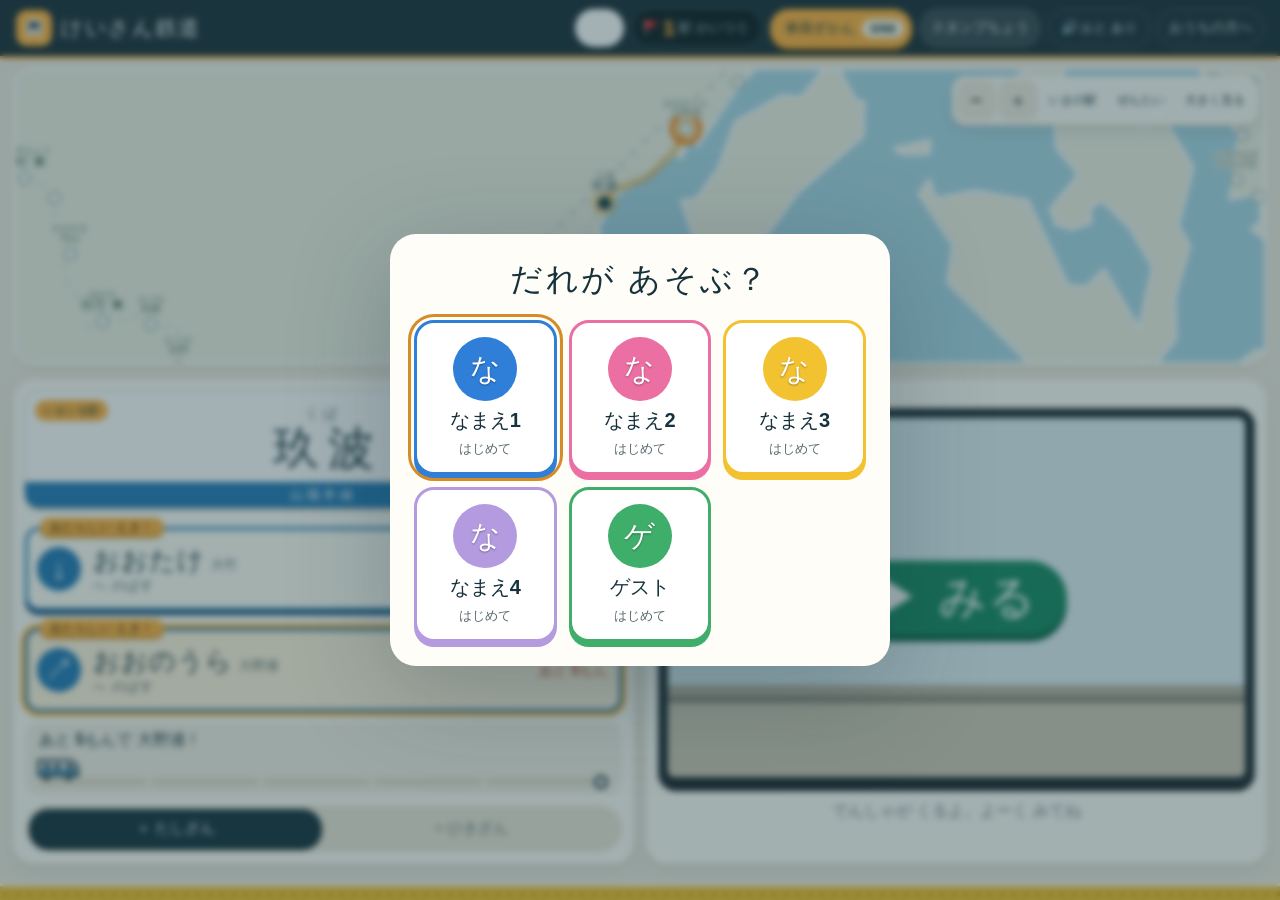
==== index.html @ abf402dc "Update app to 20261110_1: あと なんにん with 9- and 8-seat cars (fill9), the empty car shown with its seat" ====
<!doctype html><html lang="ja" class="game-root"><head><meta charset="utf-8"><meta name="viewport" content="width=device-width,initial-scale=1"><meta name="theme-color" content="#183e4a"><meta name="apple-mobile-web-app-capable" content="yes"><meta name="apple-mobile-web-app-status-bar-style" content="default"><link rel="apple-touch-icon" sizes="180x180" href="assets/apple-touch-icon.png?v=20261110_1"><link rel="icon" href="assets/favicon.ico?v=20261110_1" sizes="48x48"><link rel="manifest" href="app.webmanifest?v=20261110_1"><meta name="robots" content="noindex,nofollow"><meta name="app-version" content="20261110_1"><title>けいさん鉄道｜玖波から広がる鉄道の旅</title><link rel="stylesheet" href="style.css?v=20261110_1"></head><body class="game"><div class="status-sampler" aria-hidden="true"></div>
<header><a class="brand" href="./" aria-label="けいさん鉄道"><span class="brand-mark" aria-hidden="true"><svg viewBox="0 0 32 32"><rect x="6" y="5" width="20" height="19" rx="6" fill="#fff"/><rect x="9" y="9" width="14" height="7" rx="2" fill="#16323c"/><circle cx="11.5" cy="20" r="1.8" fill="#16323c"/><circle cx="20.5" cy="20" r="1.8" fill="#16323c"/><path d="M10 24l-3 4M22 24l3 4" stroke="#fff" stroke-width="2.4" stroke-linecap="round"/></svg></span><span class="brand-name">けいさん鉄道</span> <small>玖波から、ほんものの鉄道の旅へ。</small></a><nav aria-label="メニュー"><button id="who-open" class="who-badge" aria-label="あそぶ人を かえる"><i aria-hidden="true"></i><span id="who-name"></span></button><div class="network-counter" aria-label="開通した駅の数"><span aria-hidden="true">🚩</span><strong id="station-count">1</strong><span>駅 かいつう</span></div><button id="collection-open"><span class="wide-only">車両</span>ずかん <span id="collection-count"></span></button><button id="stamps-open">スタンプ<span class="wide-only">ちょう</span></button><button id="sound-toggle" aria-pressed="true" aria-label="おと あり">🔊<span class="wide-only"> おと あり</span></button><button id="parent" aria-label="おうちの方へ">おうち<span class="wide-only">の方へ</span></button></nav></header>
<main><section class="world">
<div class="map-toolbar" role="group" aria-label="路線図の操作"><button id="zoom-out" aria-label="地図を縮小">−</button><button id="zoom-in" aria-label="地図を拡大">＋</button><button id="map-current">いまの駅</button><button id="map-all">ぜんたい</button><button id="map-full">大きく見る</button></div>
<div class="map-wrap" id="map-wrap"><svg id="map" role="img" aria-label="山陽本線と支線の開通路線図"></svg><div class="map-caption">指でうごかせるよ · 白い駅は これから</div></div><div id="legend" class="legend"></div><div id="map-selection" class="map-selection" aria-live="polite"></div><p class="map-note">駅順・分岐は実際の路線に対応。駅の間隔は見やすく調整しています。</p>
<div class="destination" hidden aria-hidden="true"><div class="eyebrow">つぎの車両カード</div><div id="next-card"></div></div></section>
<section class="play"><p id="rest-note" class="rest-note" role="status" hidden>もうすこしで ひとやすみ だよ</p><div class="travel-panel"><div class="travel-summary"><div class="station-sign"><div class="sign-line" id="current-line"></div><small id="current-reading"></small><h2 id="current-name"></h2><span>いまいる駅</span></div><div id="directions" class="directions"></div><div class="journey-progress"><span id="build-label"></span><div id="dots"></div></div><button id="use-credit" class="primary" hidden></button></div><div class="mode-tabs" id="mode-tabs" role="group" aria-label="計算モード"></div><button id="quiz-start" class="quiz-start">🚃 けいさんして しゅっぱつ！</button></div><div class="exercise"><div class="quiz-bar"><button id="quiz-back" aria-label="ろせんずに もどる">← もどる</button><span id="quiz-goal"></span><span id="quiz-dots" aria-hidden="true"></span></div><div class="equation"><span id="question"></span><output id="answer" aria-label="入力した答え">?</output></div><p id="feedback" role="status" aria-live="polite"></p><div class="keypad" id="keypad"></div><button id="next" class="primary" hidden>つぎの もんだい →</button></div><p id="save-status" class="save-status" role="status"></p></section></main>
<div class="rotate-note" aria-hidden="true"><span>📱</span><b>たてに してね</b></div><footer>5もん せいかいで、となりの えきへ しゅっぱつ。 <a href="sources.html" target="_blank" rel="noopener">写真・路線の出典</a></footer>
<dialog id="who" class="who-dialog" aria-labelledby="who-heading"><h2 id="who-heading">だれが あそぶ？</h2><div id="who-list" class="who-list"></div><p id="who-sync" class="who-sync" role="status" hidden>きろくを そろえているよ…</p><button id="who-close" class="dialog-close" hidden>とじる</button></dialog>
<dialog id="news" class="news-dialog" aria-labelledby="news-heading"><div class="eyebrow">NEW</div><h2 id="news-heading">あたらしい けいさんが できるように なったよ！</h2><ul id="news-list" class="news-list"></ul><button id="news-close" class="primary">やってみる！</button></dialog>
<dialog id="transfer" class="news-dialog transfer-dialog" aria-labelledby="transfer-heading"><div class="eyebrow">のりかえ あんない</div><h2 id="transfer-heading"></h2><p id="transfer-text"></p><div class="transfer-actions"><button id="transfer-go" class="primary"></button><button id="transfer-stay"></button></div></dialog>
<dialog id="rest" class="news-dialog rest-dialog" aria-labelledby="rest-heading"><div class="eyebrow">きゅうけい</div><div class="rest-depot" aria-hidden="true"><svg viewBox="0 0 220 110"><path d="M8 100H212" stroke="#16323c" stroke-width="4" stroke-linecap="round"/><path d="M20 106h8M50 106h8M80 106h8M110 106h8M140 106h8M170 106h8M200 106h8" stroke="#16323c" stroke-width="3" stroke-linecap="round"/><path d="M96 42L154 16 212 42V100H96Z" fill="#e2dbc9" stroke="#16323c" stroke-width="4" stroke-linejoin="round"/><rect x="112" y="50" width="84" height="50" rx="4" fill="#16323c"/><path d="M40 58h66a14 14 0 0 1 14 14v22H40Z" fill="#fff" stroke="#16323c" stroke-width="4" stroke-linejoin="round"/><path d="M40 82H120" stroke="#2f7fd8" stroke-width="6"/><rect x="50" y="64" width="16" height="11" rx="2" fill="#16323c"/><rect x="74" y="64" width="16" height="11" rx="2" fill="#16323c"/><path d="M98 64h8l8 11H98Z" fill="#16323c"/><circle cx="56" cy="97" r="5" fill="#16323c"/><circle cx="100" cy="97" r="5" fill="#16323c"/><text x="20" y="40" font-size="20" font-weight="900" fill="#2f7fd8">Z</text><text x="36" y="26" font-size="15" font-weight="900" fill="#2f7fd8">z</text><text x="48" y="14" font-size="11" font-weight="900" fill="#2f7fd8">z</text></svg></div><h2 id="rest-heading" tabindex="-1" autofocus>でんしゃも ひとやすみ</h2><p id="rest-text">たくさん はしったね！ でんしゃは しゃこで てんけん ちゅう。</p><p id="rest-done" class="rest-done"></p><div class="rest-meter" aria-hidden="true"><span id="rest-bar"></span></div><p id="rest-left" class="rest-left" role="status"></p><button id="rest-go" class="primary" hidden>しゅっぱつ しんこう！</button><button id="rest-who" class="rest-who">ほかの 人に かわる</button><details class="rest-adult"><summary>おうちの方へ</summary><p>休憩を終わらせるときは、答えを入力してください：<span id="rest-question"></span></p><input id="rest-answer" inputmode="numeric" autocomplete="off" aria-label="確認の計算の答え"><button id="rest-unlock">休憩を終わらせる</button><p id="rest-status" role="status"></p></details></dialog>
<dialog id="reward"><div class="eyebrow">NEW STATION</div><h2 id="reward-title"></h2><p id="reward-text"></p><div id="reward-stamp"></div><p id="reward-total" class="answer-total" hidden><span aria-hidden="true">✏️</span> ぜんぶで <b id="answer-count">0</b>もん とけたよ！</p><div id="reward-cards"></div><button id="reward-close" class="primary">つぎへ →</button></dialog>
<dialog id="drive" class="drive-dialog" aria-labelledby="drive-heading"><div class="drive-head"><span class="drive-kaitsu" id="drive-heading">かいつう！</span><span class="drive-route" id="drive-title"></span><button id="drive-sound" class="drive-sound" aria-pressed="true">🔊 おと あり</button></div>
<div id="drive-run"><div class="drive-stage"><canvas id="drive-canvas" aria-label="でんしゃが はしる けしき"></canvas><div class="drive-led" aria-live="polite"><span id="drive-kind">ふつう</span><b id="drive-led"></b></div><div class="drive-battery" id="drive-battery" hidden><div class="bat-row"><span id="drive-bat-from"></span><i id="drive-bat-arrow" class="bat-arrow" aria-hidden="true"></i><span class="bat-cell" aria-label="でんち"><i id="drive-bat-level"></i><b aria-hidden="true">⚡</b></span></div><p id="drive-bat-text"></p></div></div>
<div class="drive-console" id="drive-console"><div class="drive-meter" aria-label="はやさ"><b id="drive-speed">0</b><small>km/h</small><span id="drive-state">とまっています</span></div><div class="drive-mid"><div class="drive-track" aria-hidden="true"><span class="rail"></span><span class="done" id="drive-done-bar"></span><span class="stn" style="left:0%"></span><span class="lbl" style="left:0%" id="drive-to"></span><span class="stn" style="left:100%"></span><span class="lbl" style="left:100%" id="drive-from"></span><span class="me" id="drive-me" style="left:100%">▼</span></div><p class="drive-msg" id="drive-msg" role="status"></p><div class="drive-buttons"><button class="drive-go" id="drive-door">ドアを しめる</button><button id="drive-horn" aria-label="けいてき（おしている あいだ なる）">けいてき</button><button id="drive-change">でんしゃを かえる</button><button id="drive-skip">とばす ⏭</button></div></div><div class="drive-lever" role="group" aria-label="マスコン"><div class="notches"><button class="notch n-go" data-n="1" disabled>すすむ <small>▲</small></button><button class="notch n-coast on" data-n="0" disabled>そのまま <small>●</small></button><button class="notch n-brake" data-n="-1" disabled>ブレーキ <small>■</small></button></div><div class="drive-handle" aria-hidden="true"><i id="drive-knob"></i></div></div></div>
<div class="drive-arrive" id="drive-arrive" hidden><h2 id="drive-arrive-title"></h2><p id="drive-rating"></p><div class="drive-buttons"><button class="drive-go" id="drive-done">つぎへ →</button><button id="drive-again">もういちど</button></div></div></div>
<div id="drive-choose" hidden><p class="drive-ask">どの でんしゃに する？</p><div id="drive-grid" class="drive-grid"></div></div></dialog>
<dialog id="collection" class="wide-dialog"><div class="dialog-heading"><h2><ruby>車両<rt>しゃりょう</rt></ruby>ずかん <span id="collection-got" class="collection-got"></span></h2><button class="dialog-close dialog-up" aria-label="うえへ"><span aria-hidden="true">↑</span><span class="up-word" aria-hidden="true">うえへ</span></button><button id="collection-close" class="dialog-close"><span aria-hidden="true">✕</span>とじる</button></div><p class="collection-lead">おおきな えきまで、ひとえきずつ。ほんものの でんしゃに あいにいこう！</p><div id="collection-filter" class="collection-filter" role="group" aria-label="しぼりこみ"></div><div id="collection-grid"></div><div class="dialog-foot"><button class="dialog-top">↑ うえへ</button><button class="primary dialog-done">とじる</button></div></dialog>
<dialog id="stampbook" class="wide-dialog"><div class="dialog-heading"><h2>えきスタンプちょう <span id="stamps-got" class="collection-got"></span></h2><button class="dialog-close dialog-up" aria-label="うえへ"><span aria-hidden="true">↑</span><span class="up-word" aria-hidden="true">うえへ</span></button><button id="stamps-close" class="dialog-close"><span aria-hidden="true">✕</span>とじる</button></div><p class="collection-lead">かいつうした えきで、スタンプを あつめよう！</p><div id="stamps-book"></div><div class="dialog-foot"><button class="dialog-top">↑ うえへ</button><button class="primary dialog-done">とじる</button></div></dialog>
<dialog id="parents"><div class="dialog-heading"><h2>おうちの方へ</h2><button id="parent-close-top" class="dialog-close"><span aria-hidden="true">✕</span>とじる</button></div><section class="people-section" aria-labelledby="who-now-heading"><h3 id="who-now-heading">いま あそんでいる人：<span id="who-now" class="who-now"></span></h3><div id="stats"></div></section><p class="parent-group">この人の設定</p><details class="parent-part kind-part" open><summary>出す計算の種類</summary><p>学年に合わせて、1つずつ増やせます。新しく増やすと、次に遊ぶときにお祝いが出ます。同じ計算で2つ以上えらぶと、まぜて出ます。</p><div id="kind-list" class="kind-list"></div><div class="kind-actions"><button id="kinds-all">すべて選ぶ</button><button id="kinds-first">10まで＋パッと見にする</button></div><button id="guest-clear" hidden>ゲストの記録を消す</button></details><details class="parent-part"><summary>きゅうけい</summary><p>続けて遊んだ時間がたつと、区間が終わったところで休憩の画面になり、休憩が終わるまで遊べません。5分以上さわらなかった時間は数えず、10分以上はなれると0分にもどります。</p><div class="rest-settings"><label><input type="checkbox" id="rest-on"> 休憩をはさむ</label><label>遊ぶ時間 <select id="rest-play"></select></label><label>休憩の長さ <select id="rest-len"></select></label></div><p id="rest-now"></p></details><details class="parent-part"><summary>なまえ</summary><p>この端末だけに保存されます（1〜10文字）。</p><div id="name-list" class="name-list"></div><button id="names-save">なまえを保存</button><p id="who-status" role="status"></p></details><p class="parent-group">記録と端末</p><details class="parent-part sync-section"><summary>iPadとiPhoneの記録を そろえる（同期）</summary><p>同じ合言葉を入れた端末どうしで、なまえ1〜4の記録（正解数・開通した駅・カード・スタンプ・休憩）が自動で そろいます。なまえ・ゲストは送りません。合言葉は この端末に覚えます（iPhoneは Safari と ホーム画面のアプリで 別々に入れてください）。通信できないときは この端末に保存し、つながったら そろえます。</p><label class="sync-key">合言葉 <input id="sync-key" type="password" autocomplete="off" autocapitalize="off" spellcheck="false" maxlength="64"></label><label class="sync-on"><input type="checkbox" id="sync-on"> 同期する</label><div class="sync-actions"><button id="sync-save">保存して そろえる</button><button id="sync-now">いま そろえる</button></div><p id="sync-status" role="status"></p></details><details class="parent-part"><summary>バックアップ（保存・復元）</summary><p>保存はこのURL・このブラウザ内で、人ごとに分かれています。ブラウザのデータを消すと記録も消えます（同期をオンにした なまえ1〜4は、ほかの端末と サーバーにも残ります）。芸備線は広島〜下深川を収録しています。</p><button id="export">この人のバックアップを保存</button><label class="file-label">この人のバックアップを復元（この時点に戻す）<input type="file" id="import" accept="application/json,.json"></label><p id="import-status" role="status"></p></details><details class="parent-part update-section"><summary>アプリの更新・おとの テスト</summary><p>記録とカードを残したまま、最新のアプリを読み直します。通信できる場所で行ってください。</p><button id="update-app">🔄 アプリを最新に更新</button><p class="update-version">現在のバージョン：<span id="app-version"></span></p><p id="update-status" role="status"></p><h4>おとの テスト</h4><p>音が出ないときに押してください。正解の音が鳴り、音のじょうたいが表示されます。</p><button id="sound-test">🔔 おとを ためす</button><p id="sound-test-status" role="status"></p></details><p class="parent-group">確かめる・しくみ</p><details class="parent-part"><summary>遊び方のしくみ</summary><p>5問正解で、えらんだ隣の駅まで運転します。まだの駅なら1区間開通し、開通済みの駅なら走るだけです（スタンプ・カードはなし）。開通済みの駅へは、地図の「ワープ」で計算なしで移れます。行き先を選び直しても正解数は減りません。両側から到達した線路をつなぐ場合も5問で1区間です。</p></details><details class="parent-part try-section"><summary>おためし運転（記録しない）</summary><p>開通していない区間も、計算せずに運転画面で確かめられます。読み上げ・景色・車両の絵の確認用です。開通・スタンプ・カードは増えず、車両はすべて選べます。</p><div class="try-pick"><label>路線 <select id="try-line"></select></label><label>区間 <select id="try-edge"></select></label></div><button id="try-run">🚃 はしってみる</button> <button id="try-stamp">📮 スタンプの こえ</button></details><a class="parent-sources" href="sources.html" target="_blank" rel="noopener">収録路線・カード獲得駅と出典</a><p class="parent-group danger">やりなおし（気をつけて）</p><details class="parent-part reset-section"><summary>最初からやりなおす</summary><p>いま あそんでいる人の 正解数・開通した駅・車両カードを消して、玖波駅からはじめます（計算の種類はそのまま）。リセット直前の記録は1回分だけこのブラウザに残り、あとから戻せます。心配なときは先に「バックアップを保存」してください。</p><label class="reset-check">確認のため、答えを入力してください：<span id="reset-question"></span><input id="reset-answer" inputmode="numeric" autocomplete="off" aria-label="確認の計算の答え"></label><button id="reset-app">最初からやりなおす</button><button id="reset-undo" hidden>リセット・復元の前の記録に戻す</button><p id="reset-status" role="status"></p></details><button id="parent-close" class="primary">とじる</button></dialog>
<script src="routes.js?v=20261110_1"></script><script src="land.js?v=20261110_1"></script><script src="cards.js?v=20261110_1"></script><script src="core.js?v=20261110_1"></script><script src="drive.js?v=20261110_1"></script><script src="app.js?v=20261110_1"></script></body></html>
---- style.css ----
:root{font-family:-apple-system,BlinkMacSystemFont,"Hiragino Kaku Gothic ProN",sans-serif;color:#193d47;background:#f2f4ee;font-synthesis:none}*{box-sizing:border-box}body{margin:0}button{font:inherit;cursor:pointer;border:0;touch-action:manipulation;color:inherit;background:white;border-radius:10px;min-height:44px;padding:10px 15px;font-weight:700}button:focus-visible,a:focus-visible,input:focus-visible{outline:3px solid #d68c26;outline-offset:3px}button:disabled{opacity:.5;cursor:default}a{color:#246d7e}header{max-width:1480px;margin:auto;display:flex;justify-content:space-between;align-items:center;padding:22px 30px;gap:12px}.brand{text-decoration:none;font-size:26px;letter-spacing:.05em;font-weight:900;color:#193d47}.brand small{display:block;font-size:10px;font-weight:500;letter-spacing:.14em;margin-top:6px}nav{display:flex;gap:8px}nav button{border:1px solid #d4ded7;background:transparent;font-size:12px}main{max-width:1480px;margin:auto;padding:8px 30px 18px;display:grid;grid-template-columns:minmax(0,1.55fr) minmax(320px,1fr);gap:28px}.world{min-width:0}.world-heading{display:flex;align-items:center;justify-content:space-between;gap:12px}.eyebrow{font-size:10px;letter-spacing:.14em;font-weight:800;color:#6c8584}h1{font-size:clamp(25px,2.6vw,37px);line-height:1.5;margin:10px 0 16px}.network-counter{padding:14px 18px;border-left:1px solid #cfd9d3;text-align:center;white-space:nowrap}.network-counter strong{font-size:36px;display:block}.network-counter span{font-size:11px}.map-toolbar{display:flex;align-items:center;gap:5px;margin:4px 0 8px}.map-toolbar span{font-size:13px;margin-right:auto;font-weight:800}.map-toolbar button{font-size:11px;padding:8px 10px;background:#e0e8df;min-width:42px}.map-wrap{position:relative;background:#e9efe4;overflow:hidden;border:1px solid #d1ded0;border-radius:16px;height:370px;touch-action:none}.map-wrap svg{width:100%;height:100%;display:block;user-select:none}.map-wrap .station-node,.map-wrap .station-label{cursor:pointer}.map-wrap text{font-family:inherit;paint-order:stroke;stroke:#eef3e8;stroke-width:5px;stroke-linejoin:round}.map-caption{position:absolute;bottom:9px;left:12px;padding:6px 9px;border-radius:6px;background:#fffffff0;color:#65796f;font-size:10px;pointer-events:none}.legend{display:flex;gap:7px 15px;flex-wrap:wrap;padding:12px 0;font-size:10px}.legend i{display:inline-block;width:16px;height:4px;margin-right:5px;vertical-align:middle;background:var(--line)}.map-selection{min-height:43px;display:flex;gap:10px;align-items:center;flex-wrap:wrap;font-size:12px}.map-selection button{background:#dbe8dc;font-size:12px}.map-note{font-size:10px;color:#6d817a;line-height:1.6;margin:8px 0 16px}.destination{background:#fffdf6;border:1px solid #e0e4d9;padding:15px;border-radius:14px}#next-card{display:flex;gap:14px;align-items:center;margin-top:9px}#next-card img{width:105px;height:65px;object-fit:contain;background:#e6eae1;border-radius:7px}#next-card b{font-size:13px;display:block}#next-card p{font-size:12px;margin:6px 0 0;color:#64766c}.play{align-self:start;background:#fffef9;border:1px solid #dee4d9;border-radius:22px;padding:20px;box-shadow:0 10px 30px #193d4705}.station-sign{text-align:center;border:1px solid #cbd8ce;background:#fff;position:relative;border-radius:8px;overflow:hidden;padding:14px 8px 12px}.sign-line{height:7px;position:absolute;inset:0 0 auto;background:#247ab5}.station-sign small{font-size:11px;letter-spacing:.12em}.station-sign h2{font-size:29px;letter-spacing:.18em;margin:6px 0}.station-sign>span{font-size:9px;color:#7d8c84}.directions{display:flex;flex-wrap:wrap;gap:6px;margin:12px 0}.directions button{flex:1;min-width:100px;border:1px solid #dce2d7;padding:9px 8px;font-size:14px;background:#f3f5ed}.directions button.active{border-color:#176654;background:#e4eee3;box-shadow:inset 0 -3px #176654}.directions small{display:block;font-size:9px;font-weight:500;margin-top:4px}.journey-progress{display:flex;align-items:center;justify-content:space-between;gap:8px;margin:14px 0 18px;font-size:12px;font-weight:700}#dots{display:flex;gap:5px}#dots i{width:12px;height:12px;border-radius:50%;background:#d9e1d5}#dots i.on{background:#dfa445}.mode-tabs{display:flex;background:#edf0e7;padding:4px;border-radius:12px;gap:4px}.mode-tabs button{flex:1;background:transparent;font-size:14px;padding:8px}.mode-tabs button.active{background:#193d47;color:#fff}.equation{display:flex;justify-content:center;align-items:center;gap:13px;font-size:clamp(35px,3.7vw,49px);font-weight:800;margin:18px 0 10px;white-space:nowrap;font-variant-numeric:tabular-nums}output{border:2px solid #bacbab;background:#eff3df;border-radius:12px;min-width:78px;text-align:center;padding:7px 3px;color:#176654}#feedback{min-height:21px;font-size:12px;color:#6c7d70;text-align:center;margin:10px 0 15px}.keypad{display:grid;grid-template-columns:repeat(3,1fr);gap:8px}.keypad button{height:56px;background:#edf0e7;box-shadow:0 3px 0 #dbe1d4;font-size:26px}.keypad .action{font-size:14px}.keypad .submit,.primary{background:#176654;color:white}.keypad button:active{transform:translateY(2px);box-shadow:none}.primary{width:100%;margin:10px 0;min-height:48px}.save-status{font-size:10px;color:#728379;text-align:center;line-height:1.7;margin:15px 0 0}footer{text-align:center;font-size:11px;color:#73847b;padding:20px}footer a{margin-left:15px}dialog{border:0;border-radius:22px;max-width:500px;width:calc(100% - 30px);max-height:90dvh;overflow:auto;padding:25px;color:#193d47;background:#fffef8;box-shadow:0 25px 100px #142c3740}dialog::backdrop{background:#193d4766;backdrop-filter:blur(3px)}dialog p{font-size:13px;line-height:1.8}.reward-reading{text-align:center;margin:18px 0 3px!important}#reward-title{text-align:center;font-size:32px;margin:0}#reward-text{text-align:center}.card{border:1px solid #d5dfd0;border-radius:13px;overflow:hidden;background:#fff}.card img{width:100%;height:180px;object-fit:contain;background:#e8ece4;display:block}.card .card-body{padding:13px}.card h3{font-size:17px;margin:0 0 6px}.card p{font-size:12px;margin:7px 0}.card .credit{font-size:9px;color:#7d8c82}.wide-dialog{max-width:940px}.dialog-heading{display:flex;align-items:center;justify-content:space-between;gap:10px}.dialog-heading h2{margin:0}#collection-grid{display:grid;grid-template-columns:repeat(2,minmax(0,1fr));gap:15px}.card.locked{background:#eaf0e5;border-style:dashed}.card.locked .placeholder{height:130px;display:grid;place-items:center;font-size:25px;color:#879b8e}.card.locked .placeholder>span{grid-area:1/1}.card.locked .mystery-train{font-size:92px;filter:brightness(0);opacity:.18}.card.locked .mystery-mark{font-size:54px;font-weight:900;color:#5f7a6c}.card.locked h3{letter-spacing:.12em;color:#7d8c82}.file-label{display:block;font-size:13px;margin:15px 0;padding:12px;border:1px solid #dae2d3;border-radius:9px}.file-label input{display:block;max-width:100%;margin-top:10px}.map-expanded{position:fixed!important;inset:15px!important;z-index:5;background:#f2f4ee;padding:16px;overflow:auto;border-radius:18px;box-shadow:0 0 0 100vmax #193d4770}.map-expanded .world-heading,.map-expanded .destination,.map-expanded .map-note{display:none}.map-expanded .map-wrap{height:calc(100dvh - 200px)}.map-expanded .legend{margin:0}.map-expanded .map-toolbar{margin-top:0}.sources{max-width:900px;margin:auto;padding:30px;line-height:1.8}.sources article{border-top:1px solid #ccd8cd;padding:20px 0}.sources img{width:220px;height:145px;object-fit:contain}.sources a{overflow-wrap:anywhere}@media(max-width:800px){header{padding:16px}.brand{font-size:20px}.brand small{font-size:8px}nav{gap:4px}nav button{font-size:10px;padding:8px}main{padding:8px 16px;grid-template-columns:1fr;gap:20px}.world-heading h1{font-size:24px}.network-counter strong{font-size:30px}.map-wrap{height:270px}.destination{padding:12px}.play{padding:18px}.map-note{margin:6px 0 10px}.map-toolbar button{font-size:10px;padding:8px}.map-toolbar span{font-size:11px}.equation{font-size:43px}.keypad button{height:58px}#collection-grid{grid-template-columns:1fr}}@media(prefers-reduced-motion:reduce){*{scroll-behavior:auto!important}}

/* Map above, controls below: keep the railway visible while hands use the console. */
header{max-width:1500px;padding:12px 24px}
.brand{font-size:22px}
.brand small{margin-top:2px}
main{max-width:1500px;padding:4px 24px 12px;display:flex;flex-direction:column;gap:14px}
.world{width:100%}
.world-heading{min-height:42px}
.world-heading h1{font-size:18px;line-height:1.25;margin:0}
.world-heading h1 br{display:none}
.world-heading .eyebrow{font-size:9px}
.network-counter{padding:2px 12px}
.network-counter strong{font-size:24px;line-height:1}
.map-toolbar{justify-content:flex-end;margin:2px 0 6px}
.map-toolbar span{margin-right:auto}
.map-toolbar button{min-height:36px;padding:5px 10px}
.map-wrap{height:clamp(230px,27vh,370px);border-radius:18px}
.legend{padding:6px 0 2px}
.map-selection{min-height:35px}
.map-selection button{min-height:36px;padding:6px 10px}
.map-note{margin:0;font-size:9px}
.destination[hidden]{display:none!important}
.play{width:100%;min-height:60vh;padding:16px 22px 12px;display:flex;flex-direction:column;align-items:center;gap:6px;border-radius:22px;background:#fffefb;box-shadow:0 12px 34px #193d470d}
.travel-summary{display:grid;grid-template-columns:150px minmax(0,1fr) minmax(145px,205px);align-items:center;gap:12px;width:100%}
.station-sign{padding:10px 8px 8px}
.station-sign h2{font-size:25px;margin:3px 0;letter-spacing:.08em}
.directions{margin:0;gap:8px}
.directions button{min-width:100px;min-height:58px;padding:6px 8px;background:#f3f5ed}
.journey-progress{margin:0;display:flex;flex-direction:column;align-items:flex-start;gap:7px;font-size:13px}
#dots i{width:14px;height:14px}
#use-credit{grid-column:1/-1;max-width:420px;justify-self:center;margin:0}
.mode-tabs{width:max-content;max-width:100%;margin:4px auto 0;border-radius:999px;padding:3px}
.mode-tabs button{flex:none;min-height:36px;padding:5px 17px;border-radius:999px;font-size:13px}
.exercise{width:100%;display:flex;flex-direction:column;align-items:center}
.exercise.special .equation{padding:2px 14px;box-shadow:0 0 0 4px #ffb23e;border-radius:16px}
.exercise.special #feedback{color:#b35f00;font-weight:800}
.game .exercise.called{animation:called .45s ease-in-out 3}
@keyframes called{50%{box-shadow:0 0 0 6px #ffb23e,0 12px 28px #16323c0d}}
.equation{font-size:clamp(44px,5.8vw,68px);margin:4px 0 0;gap:18px;line-height:1.2}
output{min-width:95px;padding:3px 8px;border-radius:15px}
#feedback{min-height:20px;margin:3px 0 8px;font-size:13px}
.keypad{width:min(100%,356px);grid-template-columns:repeat(3,minmax(0,1fr));gap:11px}
.keypad button{height:clamp(74px,8.2vh,96px);min-width:0;padding:6px;font-size:32px;border-radius:18px;background:#edf2e8;box-shadow:0 5px 0 #cedbc8,0 7px 14px #193d4712}
.keypad .action{font-size:17px}
.keypad .submit{background:#198064;color:#fff;box-shadow:0 5px 0 #0e5947,0 7px 14px #193d4720}
.keypad button:active{transform:translateY(4px);box-shadow:0 1px 0 #bcccb7}
#next{max-width:356px;margin:14px 0 0}
.save-status{margin:4px 0 0}
footer{padding:10px 16px 20px}
.map-expanded{display:block;min-height:0}
.map-expanded .map-wrap{height:calc(100dvh - 200px)}

@media(max-width:700px){
 header{padding:10px 14px}.brand{font-size:19px}.brand small{font-size:8px}
 main{padding:4px 12px 12px;gap:12px}
 .world-heading .eyebrow{display:none}.world-heading h1{font-size:15px}
 .map-wrap{height:clamp(220px,27vh,320px)}
 .map-toolbar{flex-wrap:wrap}.map-toolbar button{font-size:10px;padding:5px 8px}
 .map-note{display:none}
 .play{padding:14px 12px}
 .travel-summary{grid-template-columns:120px minmax(0,1fr);gap:8px}
 .station-sign h2{font-size:22px}
 .directions button{min-width:90px;font-size:12px}
 .journey-progress{grid-column:1/-1;flex-direction:row;justify-content:center;align-items:center}
 .equation{font-size:clamp(39px,9vw,58px)}
 .keypad{width:min(100%,340px)}
 .keypad button{height:clamp(68px,9vh,88px)}
}
@media(max-width:430px){
 header{align-items:flex-start}.brand small{max-width:150px;line-height:1.2}
 nav{flex-wrap:wrap;justify-content:flex-end}
 .world-heading h1{max-width:200px}
 .map-toolbar span{width:100%}
 .travel-summary{grid-template-columns:1fr}
 .station-sign{max-width:220px;width:100%;justify-self:center}
 .directions{justify-content:center}
 .journey-progress{grid-column:auto}
 .keypad button{height:76px}
}

@media(min-width:701px) and (max-width:1100px) and (orientation:portrait){
 .world{position:relative}
 .map-toolbar{position:absolute;top:48px;right:10px;z-index:1;margin:0;padding:4px;border-radius:12px;background:#f8fbf1e8;box-shadow:0 2px 10px #193d4714}
 .map-toolbar span{display:none}
 .map-wrap{height:clamp(270px,24.5vh,320px)}
 .map-note{display:none}
 .keypad{width:min(100%,clamp(310px,34vw,356px));gap:9px}
 .keypad button{height:clamp(74px,7vh,96px)}
}
@media(min-width:701px) and (max-width:1100px) and (orientation:portrait){
 .play{gap:3px}
 .station-sign{padding:6px 8px 5px}
 .station-sign h2{font-size:23px;margin:1px 0}
 .mode-tabs{margin-top:0}
}

/* The playable screen follows Safari's visible viewport, including its bars. */
body.game{height:100dvh;max-height:100dvh;overflow:hidden;display:flex;flex-direction:column;overscroll-behavior:none}
.game header{width:100%;flex:0 0 52px;min-height:0;margin:0 auto;padding:5px 16px}
.game .brand{font-size:19px;line-height:1.1}
.game .brand small{margin-top:1px}
.game nav button{min-height:36px;padding:6px 10px}
.game main{width:100%;flex:1;min-height:0;margin:0 auto;padding:0 12px 8px;gap:8px;overflow:hidden}
.game footer{display:none}
.game .world{position:relative;flex:1;min-height:0;display:flex;flex-direction:column;overflow:hidden}
.game .world-heading{flex:0 0 32px;min-height:0}
.game .world-heading .eyebrow{display:none}
.game .world-heading h1{font-size:15px}
.game .network-counter{padding:0 8px}
.game .network-counter strong{font-size:21px}
.game .map-toolbar{position:absolute;top:35px;right:6px;z-index:2;display:flex;flex-wrap:nowrap;width:auto;margin:0;padding:3px;border-radius:11px;background:#f8fbf1ee;box-shadow:0 2px 10px #193d4714}
.game .map-toolbar span{display:none}
.game .map-toolbar button{min-height:34px;padding:5px 9px;white-space:nowrap}
.game .map-wrap{flex:1;min-height:0;height:auto}
.game .legend{flex:0 0 auto;padding:4px 0 0}
.game .map-selection{flex:0 0 auto;min-height:30px;font-size:11px;gap:6px}
.game .map-selection button{min-height:30px;padding:3px 8px}
.game .map-note{display:none}
.game .play{flex:0 0 auto;align-self:stretch;width:100%;min-height:0;margin:0;padding:8px 12px 5px;gap:2px;overflow:hidden}
.game .travel-summary{grid-template-columns:110px minmax(0,1fr) minmax(120px,170px);gap:7px}
.game .station-sign{padding:5px 6px 3px}
.game .station-sign h2{font-size:22px;margin:0}
.game .station-sign small{font-size:9px}
.game .station-sign>span{font-size:8px}
.game .directions{gap:5px}
.game .directions button{min-width:90px;min-height:48px;padding:3px 6px;font-size:13px}
.game .directions small{font-size:8px;margin-top:1px}
.game .journey-progress{gap:3px;font-size:11px}
.game #dots i{width:11px;height:11px}
.game .mode-tabs{margin:0;padding:2px}
.game .mode-tabs button{min-height:31px;padding:3px 13px;font-size:12px}
.game .equation{font-size:clamp(34px,5.2vw,51px);line-height:1.1;margin:1px 0 0;gap:10px}
.game output{min-width:72px;padding:2px 6px;border-radius:11px}
.game #feedback{min-height:15px;margin:1px 0 3px;font-size:11px;line-height:1.2}
.game .keypad{width:min(100%,316px);gap:7px}
.game .keypad button{height:clamp(52px,7dvh,74px);min-height:0;padding:3px;border-radius:14px;font-size:27px;box-shadow:0 3px 0 #cedbc8}
.game .keypad .action{font-size:15px}
.game .keypad .submit{box-shadow:0 3px 0 #0e5947}
.game #next{min-height:48px;margin:6px 0 0}
.game .save-status{min-height:12px;margin:1px 0 0;font-size:9px;line-height:1.2}

/* Expanded route map occupies the whole visible viewport. */
.game .world.map-expanded{position:fixed!important;inset:0!important;z-index:1000;width:100vw;height:100dvh;max-width:none;min-height:0;padding:10px;background:#f2f4ee;display:flex;flex-direction:column;overflow:hidden;border-radius:0;box-shadow:none}
.game .map-expanded .world-heading{display:none}
.game .map-expanded .map-toolbar{position:static;flex:0 0 auto;align-self:flex-end;margin:0 0 7px}
.game .map-expanded .map-wrap{flex:1;min-height:0;height:auto;width:100%}
.game .map-expanded .legend{flex:0 0 auto}
.game .map-expanded .map-selection{flex:0 0 auto}

@media(max-width:700px){
 .game header{flex-basis:47px;padding:4px 9px}
 .game .brand{font-size:16px}
 .game .brand small{font-size:7px}
 .game nav button{font-size:9px;padding:4px 6px}
 .game main{padding:0 7px 6px;gap:5px}
 .game .world-heading{flex-basis:26px}
 .game .world-heading h1{font-size:12px;max-width:none}
 .game .network-counter strong{font-size:17px}
 .game .map-toolbar{top:29px;right:3px}
 .game .map-toolbar button{min-width:34px;min-height:32px;padding:4px 5px;font-size:9px}
 .game .legend{font-size:8px;gap:4px 7px}
 .game .map-selection{font-size:10px}
 .game .play{padding:6px 8px 4px;gap:1px}
 .game .travel-summary{grid-template-columns:86px minmax(0,1fr);gap:4px}
 .game .station-sign{max-width:none}
 .game .station-sign h2{font-size:18px}
 .game .directions{gap:3px}
 .game .directions button{min-width:70px;min-height:43px;font-size:11px}
 .game .directions small{font-size:7px}
 .game .journey-progress{grid-column:1/-1;flex-direction:row;align-items:center;justify-content:center}
 .game .equation{font-size:36px}
 .game .keypad{width:min(100%,272px);gap:5px}
 .game .keypad button{height:clamp(48px,6.5dvh,60px);font-size:24px}
 .game .keypad .action{font-size:13px}
 .game .map-expanded .map-toolbar{top:auto;right:auto}
}
.game-root{height:100%;max-height:100%;overflow:hidden;overscroll-behavior:none}

/* Keep the answer area the same size before and after a correct answer. */
.game .travel-summary{grid-template-columns:170px minmax(0,1fr) minmax(120px,150px)}
.game .station-sign{min-height:92px;padding:9px 8px 6px;display:flex;flex-direction:column;align-items:center;justify-content:center}
.game .station-sign small{font-size:11px;line-height:1.2}
.game .station-sign h2{font-size:clamp(28px,3.6vw,34px);line-height:1.15;letter-spacing:.04em;margin:2px 0}
.game .station-sign>span{font-size:10px}
.game .exercise{display:grid;grid-template-columns:minmax(0,1fr);justify-items:center;align-items:start}
.game .exercise .equation{grid-column:1;grid-row:1}
.game #feedback{grid-column:1;grid-row:2}
.game .keypad{grid-column:1;grid-row:3}
.game #next{grid-column:1;grid-row:3;align-self:start;width:min(100%,316px);max-width:316px;margin:8px 0 0;z-index:1}
@media(max-width:700px){
 .game .travel-summary{grid-template-columns:105px minmax(0,1fr)}
 .game .station-sign{min-height:72px;padding:5px 3px 3px}
 .game .station-sign small{font-size:9px}
 .game .station-sign h2{font-size:22px}
 .game .station-sign>span{font-size:8px}
 .game #next{width:min(100%,272px);max-width:272px}
}
.game #next{align-self:center;margin:0}

/* Two clear work areas: choose the next station, then solve the problem. */
.game .play{display:grid;grid-template-columns:minmax(0,1fr) minmax(0,1fr);grid-template-rows:auto auto;align-items:stretch;gap:10px;padding:0;background:transparent;border:0;border-radius:0;box-shadow:none;overflow:visible}
.game .travel-panel,.game .exercise{min-width:0;min-height:0;height:100%;padding:12px;background:#fffefb;border:1px solid #dee4d9;border-radius:20px;box-shadow:0 8px 24px #193d470a}
.game .travel-panel{display:flex;flex-direction:column;gap:10px}
.game .travel-summary{display:flex;flex-direction:column;align-items:stretch;gap:10px;width:100%}
.game .station-sign{width:100%;min-height:106px;padding:12px 8px 8px}
.game .station-sign small{font-size:14px}
.game .station-sign h2{font-size:clamp(32px,4.4vw,42px);margin:3px 0}
.game .station-sign>span{font-size:13px}
.game .directions{display:flex;flex-direction:column;gap:7px;width:100%;margin:0}
.game .directions button{flex:none;width:100%;min-height:56px;padding:5px 8px;font-size:21px}
.game .directions small{font-size:13px;margin-top:0}
.game .journey-progress{display:flex;flex-direction:row;align-items:center;justify-content:space-between;gap:8px;width:100%;font-size:16px}
.game #dots i{width:14px;height:14px}
.game #use-credit{width:100%;max-width:none;margin:0;font-size:16px}
.game .travel-panel .mode-tabs{align-self:stretch;width:100%;margin-top:auto}
.game .mode-tabs button{flex:1;min-height:39px;font-size:15px}
.game .exercise{grid-template-rows:auto auto auto;align-content:center;justify-items:center}
.game .equation{font-size:clamp(40px,5.8vw,56px);gap:12px;margin:0}
.game output{min-width:80px;padding:4px 6px}
.game #feedback{font-size:16px;min-height:21px;margin:2px 0 6px}
.game .keypad{width:min(100%,340px);gap:8px}
.game .keypad button{height:clamp(60px,8.2dvh,78px);font-size:32px}
.game .keypad .action{font-size:17px}
.game #next{width:min(100%,340px);max-width:340px;font-size:18px}
.game .save-status{grid-column:1/-1;justify-self:stretch;margin:0;padding:4px 10px;font-size:14px;text-align:center}
.game .save-status[hidden]{display:none}
.game .brand small,.game .map-caption,.game .legend{display:none!important}
.game .world-heading h1{font-size:20px}
.game .network-counter span{font-size:13px}
.game .map-selection{font-size:14px;min-height:35px}
.game .map-selection button{font-size:14px;min-height:36px}
.game nav button{font-size:14px}
.game .map-toolbar button{font-size:13px;min-height:40px}
@media(max-width:700px){
 .game .play{gap:5px}
 .game .travel-panel,.game .exercise{padding:6px;border-radius:14px}
 .game .travel-panel,.game .travel-summary{gap:5px}
 .game .station-sign{min-height:72px;padding:5px 3px 3px}
 .game .station-sign small{font-size:10px}
 .game .station-sign h2{font-size:24px;margin:1px 0}
 .game .station-sign>span{font-size:9px}
 .game .directions{gap:4px}
 .game .directions button{min-height:44px;padding:2px;font-size:15px}
 .game .directions small{font-size:9px}
 .game .journey-progress{flex-wrap:wrap;justify-content:center;font-size:12px}
 .game #dots i{width:10px;height:10px}
 .game #use-credit{font-size:12px;min-height:44px;padding:3px}
 .game .mode-tabs button{min-height:34px;padding:3px;font-size:11px}
 .game .equation{font-size:26px;gap:3px}
 .game output{min-width:42px;padding:1px 2px}
 .game #feedback{font-size:11px;min-height:26px;text-align:center;margin:2px 0 4px}
 .game .keypad{width:100%;gap:4px}
 .game .keypad button{height:clamp(48px,6.5dvh,60px);font-size:23px}
 .game .keypad .action{font-size:11px}
 .game #next{width:100%;max-width:none;font-size:13px}
 .game .world-heading h1{font-size:15px}
 .game nav button{font-size:10px}
 .game .map-toolbar button{min-height:34px;font-size:10px}
 .game .map-selection{font-size:11px;min-height:31px}
 .game .map-selection button{font-size:11px;min-height:32px}
}
.game .map-selection:empty{display:none}

/* Compact header badge and map controls. */
.game header nav{align-items:center;flex-wrap:nowrap;min-width:0}
.game .network-counter{display:flex;align-items:center;justify-content:center;gap:4px;flex:none;min-height:36px;padding:5px 11px;border:1px solid #bad3c4;border-radius:999px;background:#e7f2e9;color:#245c48;white-space:nowrap;line-height:1.2;font-size:14px;font-weight:800}
.game .network-counter strong{display:inline;font-size:18px;line-height:1.2;font-variant-numeric:tabular-nums}
.game .network-counter span{font-size:13px;line-height:1.2}
.game .map-toolbar{top:6px;right:6px;gap:4px;padding:4px;max-width:calc(100% - 12px)}
.game .map-toolbar button{flex:none;min-width:40px;min-height:40px;padding:6px 9px;font-size:12px}

/* The route color and arrow connect each choice to the diagram. */
.game .directions .direction-choice{display:grid;grid-template-columns:36px minmax(0,1fr) auto;align-items:center;column-gap:8px;width:100%;min-height:67px;padding:7px 11px;text-align:left;line-height:1.2;border-radius:13px;box-shadow:none}
.game .direction-choice.forward{border:2px solid #cbdcd4;border-left:9px solid var(--route-color);background:#fffefb;color:#193d47}
.game .direction-choice.forward.active{border-color:#176654;border-left-color:var(--route-color);background:#e8f2e9;box-shadow:0 2px 7px #1766541c}
.game .direction-choice.return{border:1px solid #d9dfdc;border-left:5px solid #aebbb5;background:#f0f2ef;color:#52635f}
.game .direction-arrow{display:grid;place-items:center;width:34px;height:34px;border-radius:50%;background:#e3eee7;color:#176654;font-size:26px;font-weight:800;line-height:1}
.game .return .direction-arrow{background:#e3e8e4;color:#687973}
.game .direction-name{min-width:0;font-size:19px;font-weight:800;white-space:nowrap}
.game .direction-name small{display:block;margin-top:2px;font-size:11px;font-weight:500;line-height:1.2}
.game .direction-action{font-size:13px;font-weight:700}
.game .direction-detail{justify-self:end;max-width:118px;color:#45695b;font-size:11px;font-weight:700;text-align:right;line-height:1.3}
.game .return .direction-detail{color:#74817b}
.game .map-expanded .map-toolbar{max-width:100%}
@media(max-width:700px){
 .game .network-counter{min-height:32px;padding:4px 7px;gap:2px}
 .game .network-counter strong{font-size:15px}
 .game .network-counter span{font-size:10px}
 .game .map-toolbar{top:4px;right:4px;gap:2px;padding:3px}
 .game .map-toolbar button{min-width:32px;min-height:34px;padding:4px 5px;font-size:10px}
 .game .directions .direction-choice{grid-template-columns:25px minmax(0,1fr);column-gap:4px;min-height:51px;padding:4px 5px}
 .game .direction-arrow{width:24px;height:24px;font-size:19px}
 .game .direction-name{font-size:13px}
 .game .direction-name small{font-size:9px}
 .game .direction-action{font-size:10px}
 .game .direction-detail{grid-column:2;justify-self:start;max-width:none;font-size:9px;text-align:left}
}
@media(max-width:700px){.game .map-toolbar button{font-size:12px}}
.game .map-selection{position:absolute;left:8px;bottom:6px;z-index:3;max-width:calc(100% - 16px);min-height:0;padding:4px 8px;background:#fffefbf2;border-radius:9px;box-shadow:0 2px 8px #193d4714}
.game .map-selection:empty{display:none}

.sync-section{margin:22px 0 0;padding:18px 0 0;border-top:1px solid #dae2d3}
.sync-section h3{font-size:16px;margin:0 0 8px}
.sync-section p{margin:8px 0 12px}
.sync-key{display:block;font-size:13px;margin:0 0 10px}
.sync-key input{font:inherit;font-size:16px;width:min(18em,100%);min-height:44px;padding:6px 10px;border:1px solid #cbdcd0;border-radius:9px;margin-left:6px}
.sync-on{display:flex;align-items:center;gap:8px;min-height:44px;font-size:14px}
.sync-on input{width:22px;height:22px}
.sync-actions{display:flex;gap:10px;flex-wrap:wrap}
.sync-actions button{border:1px solid #cbdcd0;background:#e4eee3;min-height:48px;flex:1 1 12em;text-align:center}
.who-sync{margin:14px 0 0;font-size:16px;font-weight:700;color:#3b5a4a}
.update-section{margin:22px 0;padding:18px 0;border-top:1px solid #dae2d3;border-bottom:1px solid #dae2d3}
.update-section h3{font-size:16px;margin:0 0 8px}
.update-section p{margin:8px 0 12px}
.update-section button{border:1px solid #cbdcd0;background:#e4eee3;min-height:48px;width:100%;text-align:center}
.update-section .update-version{font-size:11px;color:#728379;margin:12px 0 0}
.try-section{margin:22px 0;padding:18px 0;border-top:1px solid #dae2d3}
.try-section h3{font-size:16px;margin:0 0 8px}
.try-section p{margin:8px 0 12px}
.try-pick{display:grid;gap:8px;margin:0 0 12px}
.try-pick label{display:flex;align-items:center;gap:8px}
.try-pick select{flex:1;min-width:0;min-height:44px;font:inherit}
.try-section button{border:1px solid #cbdcd0;background:#e4eee3;min-height:48px;width:100%;text-align:center;margin-top:8px}
.reset-section{margin:0 0 22px;padding:0 0 18px;border-bottom:1px solid #dae2d3}
.reset-section h3{font-size:16px;margin:0 0 8px}
.reset-section p{margin:8px 0 12px}
.reset-check{display:block;font-size:13px;margin:0 0 12px}
.reset-check span{font-weight:800;font-size:18px;margin:0 8px}
.reset-check input{font:inherit;font-size:18px;width:6em;min-height:44px;padding:6px 10px;border:1px solid #cbdcd0;border-radius:9px}
.reset-section button{border:1px solid #e3c4b8;background:#fbece6;color:#8a3a22;min-height:48px;width:100%;text-align:center}
.reset-section #reset-undo{margin-top:10px;border-color:#cbdcd0;background:#e4eee3;color:inherit}
#update-status{font-size:12px;margin:10px 0 0}
#update-status:empty{display:none}

/* Home redesign: a station platform. Dark signage for choices, an LED board for the problem, ticket-machine keys. */
.game{--ink:#16323c;--sign:#1c2f37;--sign-2:#26404a;--paper:#efebdf;--card:#fffdf7;--rim:#e2dbc9;--amber:#ffb23e;--go:#17895f;--go-deep:#0d6443;--num:ui-rounded,-apple-system,BlinkMacSystemFont,"Hiragino Sans",sans-serif;background:var(--paper);color:var(--ink)}
.game header{max-width:none;flex-basis:56px;padding:6px max(16px,calc((100% - 1500px)/2 + 16px));background:var(--sign);box-shadow:0 3px 0 var(--amber)}
.game .brand{display:flex;align-items:center;gap:9px;color:#fff;font-size:21px;letter-spacing:.08em;white-space:nowrap}
.game nav button{white-space:nowrap}
/* iOS 26+ home screen apps blur the top edge unless a fixed element there has a solid colour to sample. */
.status-sampler{position:fixed;top:0;left:0;right:0;height:1px;background:var(--sign);pointer-events:none;z-index:0}
/* The iPhone SE still blurred with only the strip, so the header itself is the fixed element at the top edge. */
.game header{position:fixed;top:0;left:0;right:0;z-index:20;height:56px}
body.game{padding-top:56px}
.brand-mark{display:grid;place-items:center;flex:none;width:36px;height:36px;border-radius:11px;background:var(--amber)}
.brand-mark svg{width:26px;height:26px}
.brand-mark rect:first-child{fill:#fff}
.game nav{gap:8px}
.game .network-counter{min-height:38px;padding:4px 13px 4px 10px;border:1px solid #3c5862;background:#0f1d22;color:#b7c6c9;box-shadow:inset 0 2px 4px #0006}
.game .network-counter>span:first-child{filter:saturate(1.2)}
.game .network-counter strong{font-family:var(--num);font-size:21px;color:var(--amber);text-shadow:0 0 10px #ffb23e66}
.game nav button{min-height:38px;border-radius:999px;font-size:14px}
.game #collection-open{padding:6px 8px 6px 15px;border:0;background:var(--amber);color:var(--ink);box-shadow:0 3px 0 #c9831c}
.game #collection-open:active{transform:translateY(2px);box-shadow:0 1px 0 #c9831c}
.game #collection-count{display:inline-block;margin-left:4px;padding:2px 8px;border-radius:999px;background:#fff8e6;font-family:var(--num);font-size:13px}
.game #parent,.game #sound-toggle{border:1px solid #ffffff38;color:#dfe8ea;background:transparent}
.game #sound-toggle{padding:4px 12px;white-space:nowrap}.game #sound-toggle[aria-pressed=false]{color:#ffb9a8;border-color:#ffb9a866}
.game main{padding-top:10px}

/* Route map board */
.game .world{padding:1px 1px 5px}
.game .map-wrap{background:#eef0e2;border:3px solid #fff;border-radius:20px;box-shadow:0 0 0 1px var(--rim),0 4px 0 var(--rim)}
.game .map-wrap text{stroke:#eef0e2}
.game .map-toolbar{top:10px;right:10px;gap:2px;padding:4px;border-radius:14px;background:#fffdf7f2;box-shadow:0 2px 0 var(--rim),0 6px 16px #16323c1f}
.game .map-toolbar button{background:transparent;color:var(--ink);border-radius:10px}
.game .map-toolbar button:active{background:#ece6d6}
.game #zoom-in,.game #zoom-out{font-family:var(--num);font-size:20px;background:#f1ecdf}
.game .map-selection{border:2px solid var(--rim);border-radius:12px;padding:5px 6px 5px 12px;font-size:15px}
.game .map-selection strong{font-size:17px}
.game .map-selection button{border-radius:999px;background:var(--go);color:#fff;box-shadow:0 2px 0 var(--go-deep)}
.game .map-selection [data-move]{background:var(--sign-2);box-shadow:0 2px 0 var(--sign)}
.current-halo{transform-box:fill-box;transform-origin:center;animation:halo 1.8s ease-out infinite}
.next-ring{transform-box:fill-box;transform-origin:center;animation:next-ring 1s ease-in-out infinite alternate}
@keyframes next-ring{from{opacity:.45;transform:scale(.8)}to{opacity:1;transform:scale(1.25)}}
@keyframes halo{from{transform:scale(.7);opacity:.6}to{transform:scale(1.7);opacity:0}}

/* Panels */
.game .travel-panel,.game .exercise{background:var(--card);border:1px solid var(--rim);border-radius:22px;box-shadow:0 3px 0 var(--rim),0 12px 28px #16323c0d}
.game .travel-panel{padding:12px}

/* Station nameplate: the line's colour band runs along the bottom, as on real signs. */
.game .station-sign{position:relative;min-height:112px;padding:14px 10px 34px;border:0;border-radius:14px;background:#fff;box-shadow:0 0 0 1px #d9d3c3,0 3px 0 #d9d3c3}
.game .station-sign .sign-line{position:absolute;inset:auto 0 0;height:26px;display:grid;place-items:center;color:#fff;font-size:13px;font-weight:800;letter-spacing:.3em}
.game .station-sign small{font-size:14px;letter-spacing:.3em;color:#51656b}
.game .station-sign h2{font-size:clamp(34px,4.6vw,46px);font-weight:900;letter-spacing:.2em;margin:2px 0 0 .2em;line-height:1.1}
.game .station-sign>span{position:absolute;top:9px;left:10px;padding:3px 9px;border-radius:999px;background:var(--amber);color:var(--ink);font-size:11px;font-weight:800}

/* Direction signs */
.game .directions{gap:8px}
.game .directions .direction-choice{min-height:66px;border-radius:14px;padding:7px 12px 7px 9px;grid-template-columns:40px minmax(0,1fr) auto}
.game .direction-choice.forward{border:0;border-left:0;background:var(--sign);color:#fff;box-shadow:0 4px 0 #0e191e}
.game .direction-choice.forward:active{transform:translateY(3px);box-shadow:0 1px 0 #0e191e}
.game .direction-choice.forward.active{border:0;background:var(--sign-2);box-shadow:0 0 0 3px var(--amber),0 4px 0 #0e191e}
.game .direction-arrow{width:38px;height:38px;border-radius:11px;background:#e7ebe6;color:var(--ink);font-size:26px}
.game .forward .direction-arrow{background:var(--route-color);color:#fff}
.game .direction-name{font-size:21px;letter-spacing:.04em}
.game .direction-action{font-size:13px;opacity:.8}
.game .forward .direction-name small{color:#aabdc2}
.game .forward .direction-detail{color:var(--amber);font-size:12px}
.game .direction-choice.return{border:1px solid var(--rim);border-left:1px solid var(--rim);background:#f4f0e5;color:#55686d}
.game .direction-choice.return .direction-name{font-size:18px}
/* Plan B (2026-10-11): a section not opened yet is a large bright sign (あたらしい えき！, the reading large and the kanji small); opened ones are small below. */
.game .directions .direction-choice.new{position:relative;min-height:84px;margin-top:9px;grid-template-columns:48px minmax(0,1fr) auto;border:3px solid var(--route-color);background:#fffdf4;color:var(--ink);box-shadow:0 4px 0 color-mix(in srgb,var(--route-color) 55%,#000)}
.game .directions .direction-choice.new:active{transform:translateY(3px);box-shadow:0 1px 0 color-mix(in srgb,var(--route-color) 55%,#000)}
.game .directions .direction-choice.new.active{background:#fff4dd;box-shadow:0 0 0 4px var(--amber),0 4px 0 color-mix(in srgb,var(--route-color) 55%,#000)}
.game .direction-ribbon{position:absolute;top:-12px;left:12px;padding:2px 10px;border-radius:999px;background:var(--amber);color:#3a2600;font-size:12px;font-weight:900;letter-spacing:.04em;box-shadow:0 2px 0 #c47f0c}
.game .new .direction-arrow,.game .direction-mini .direction-arrow{background:var(--route-color);color:#fff;border-radius:50%}
.game .new .direction-arrow{width:44px;height:44px;font-size:30px}
.game .new .direction-name{font-size:26px;white-space:normal}
.game .direction-kanji{margin-left:6px;font-size:13px;font-weight:700;letter-spacing:0;opacity:.75}
.game .new .direction-name small{color:#45585c;font-size:13px}
.game .new .direction-detail{color:#c0451a;font-size:14px;font-weight:800}
.game .direction-small{display:flex;flex-wrap:wrap;align-items:center;gap:6px}
.game .direction-small p{width:100%;margin:2px 0 0;color:#687973;font-size:13px;font-weight:700}
.game .directions .direction-mini{flex:0 1 auto;width:auto;min-width:0;display:flex;align-items:center;gap:6px;min-height:46px;padding:5px 12px 5px 6px;border:2px solid var(--rim);border-radius:999px;background:#f4f0e5;color:#2f4744;text-align:left;line-height:1.15}
.game .directions .direction-mini:active{transform:translateY(2px)}
.game .directions .direction-mini.active{border-color:var(--amber);background:#fff4dd}
.game .directions .direction-mini .direction-arrow{width:30px;height:30px;font-size:19px}
.game .directions .direction-mini .direction-name{font-size:16px;letter-spacing:0;white-space:normal}
.game .directions .direction-mini .direction-kanji{font-size:11px}
.game .directions .direction-mini.hint{border-color:var(--route-color);background:#fff}
.game .directions .direction-mini em{display:block;font-style:normal;font-size:12px;font-weight:800;color:#c0451a}
/* のぞみ（2026-10-12）：新幹線を ぜんぶ 開通したら出る、金色の札の 大きいボタン */
.game .directions .direction-choice.nozomi{background:#f3f6ff}
.game .directions .direction-choice.nozomi .direction-ribbon{background:#b8860b;color:#fff;box-shadow:0 2px 0 #7a5a07}
@media(max-width:600px) and (orientation:portrait){.game .directions .direction-choice.new,.game .direction-small{grid-column:1/-1}.game .directions .direction-choice.new{min-height:70px;grid-template-columns:40px minmax(0,1fr) auto}.game .new .direction-arrow{width:38px;height:38px;font-size:26px}.game .new .direction-name{font-size:22px}.game .new .direction-detail{grid-column:3;grid-row:1;justify-self:end;font-size:13px}.game .directions .direction-choice.new{padding-top:12px}}
/* スマホで ボタンが多い駅（広島など、2026-10-12 案A）：のぞみの ボタンは 2つ 横に ならべて 小さく（「あと ◯もん」は 進み具合の 欄に あるので 出さない）、開通済みの 小さい ボタンは 2列に */
@media(max-width:600px) and (orientation:portrait){.game .directions .direction-choice.new.nozomi{grid-column:auto;grid-template-columns:30px minmax(0,1fr);column-gap:5px;min-height:62px;padding:12px 6px 6px}.game .new.nozomi .direction-arrow{width:30px;height:30px;font-size:20px}.game .new.nozomi .direction-name{font-size:18px}.game .new.nozomi .direction-kanji{font-size:11px}.game .new.nozomi .direction-name small{font-size:11px}.game .new.nozomi .direction-detail{display:none}.game .new.nozomi .direction-ribbon{left:6px;padding:1px 8px;font-size:11px}.game .direction-small{display:grid;grid-template-columns:minmax(0,1fr) minmax(0,1fr)}.game .direction-small p{grid-column:1/-1}.game .directions .direction-mini{min-height:40px;padding:4px 8px 4px 4px;gap:4px}.game .directions .direction-mini .direction-arrow{width:26px;height:26px;font-size:16px;flex:none}.game .directions .direction-mini .direction-name{font-size:14px}.game .directions .direction-mini .direction-kanji{font-size:10px}}

/* Five answers move the train along the track to the next station. */
.game .journey-progress{flex-direction:column;align-items:stretch;gap:2px;padding:8px 14px 6px;border-radius:14px;background:#f4f0e5;font-size:16px}
.game #dots{position:relative;flex:none;width:auto;max-width:none;height:36px;display:flex;align-items:flex-end;gap:4px;padding:0 14px 3px 0}
.game #dots i{flex:1;width:auto;height:8px;border-radius:4px;background:#e4ddcb}
.game #dots i.on{background:var(--amber)}
.game #dots::after{content:"";position:absolute;right:0;bottom:0;width:14px;height:14px;border-radius:50%;background:#fff;border:3px solid var(--ink);box-sizing:border-box}
.dots-train{position:absolute;bottom:8px;left:calc((100% - 14px)*var(--step)/5 - 4px)}
.dots-train svg{display:block;width:44px;height:26px}
.game #use-credit{border-radius:14px;background:var(--amber);color:var(--ink);box-shadow:0 4px 0 #c9831c}

/* Mode switch */
.game .mode-tabs{background:#ece6d6;padding:4px}
.game .mode-tabs button{color:#5b6b6f}
.game .mode-tabs button.active{background:var(--ink);color:#fff;box-shadow:0 2px 0 #0b1a1f}

/* LED board for the problem */
.game .equation{font-family:var(--num);width:min(100%,400px);justify-content:center;padding:10px 18px;border-radius:18px;background:#131c20;color:#ffc766;text-shadow:0 0 14px #ffb23e59;box-shadow:inset 0 0 0 3px #2c3c42,0 4px 0 #0a1013}
.game output{min-width:84px;border:3px solid #3a5058;background:#0a1114;color:#83f0ae;text-shadow:0 0 12px #5ee49a73}
.game .exercise:not(.solved) output{animation:blink 1.6s steps(2,start) infinite}
.game .solved output{border-color:#5ee49a;box-shadow:0 0 0 4px #5ee49a33;animation:pop .45s cubic-bezier(.3,1.6,.5,1)}
@keyframes blink{50%{border-color:#ffb23e}}
@keyframes pop{0%{transform:scale(.7)}100%{transform:scale(1)}}
.game #feedback{font-weight:700;color:#6a7a7e}
.game .solved #feedback{color:var(--go);font-size:22px;font-weight:900;letter-spacing:.1em}

/* Ticket-machine keys */
.game .keypad button{font-family:var(--num);font-weight:800;background:#fff;color:var(--ink);border:1.5px solid #e1d9c5;box-shadow:0 5px 0 #ddd4bf,0 8px 14px #16323c0f}
.game .keypad button:active{transform:translateY(4px);box-shadow:0 1px 0 #ddd4bf}
.game .keypad .action{background:#f1ecdf;color:#55686d}
.game .keypad .submit{background:var(--go);color:#fff;border-color:var(--go);box-shadow:0 5px 0 var(--go-deep),0 8px 14px #0d64433a}
.game .keypad .submit:active{box-shadow:0 1px 0 var(--go-deep)}
.game #next{border-radius:18px;min-height:64px;font-size:21px;background:var(--go);box-shadow:0 5px 0 var(--go-deep);animation:pop .4s cubic-bezier(.3,1.6,.5,1)}

/* Platform edge: tactile paving along the bottom. */
body.game::after{content:"";flex:0 0 14px;border-top:3px solid #fff;background:#f2c230 radial-gradient(circle,#d8a414 2.4px,transparent 3px) 0 2px/12px 12px}

/* Dialogs share the signage */
.game dialog{background:var(--card);color:var(--ink);border-radius:26px}
.game dialog .primary{border-radius:16px;background:var(--go);box-shadow:0 4px 0 var(--go-deep)}
#reward{text-align:center}
#reward[open]{animation:pop .45s cubic-bezier(.3,1.6,.5,1)}
#reward>.eyebrow{display:inline-block;padding:5px 14px;border-radius:999px;background:var(--amber);color:var(--ink);font-size:12px}
#reward #reward-title{margin-top:14px;font-size:36px;font-weight:900;letter-spacing:.08em;line-height:1.5}
#reward #reward-title rt{font-size:.42em;font-weight:700;letter-spacing:.1em}
.game .card{border:1px solid var(--rim);border-radius:16px;box-shadow:0 3px 0 var(--rim)}
.game .card.locked{background:#f4f0e5;border:2px dashed #d3cab3;box-shadow:none}
.game .world.map-expanded{background:var(--paper)}

@media(max-width:700px){
 .game header{flex-basis:50px;padding:4px 9px}
 .game .brand{font-size:16px;gap:6px}
 .brand-mark{width:28px;height:28px;border-radius:9px}.brand-mark svg{width:20px;height:20px}
 .game nav{gap:4px}.game nav button{min-height:32px;font-size:11px;padding:4px 8px}
 .game #collection-open{padding:4px 5px 4px 9px}.game #collection-count{font-size:11px;padding:1px 5px}
 .game .network-counter{min-height:32px}
 .game .station-sign{min-height:78px;padding:8px 3px 24px}
 .game .station-sign .sign-line{height:19px;font-size:10px;letter-spacing:.15em}
 .game .station-sign h2{font-size:24px;letter-spacing:.08em;margin-left:.08em}
 .game .station-sign small{font-size:10px;letter-spacing:.15em}
 .game .station-sign>span{display:none}
 .game .directions .direction-choice{grid-template-columns:26px minmax(0,1fr);min-height:52px;padding:4px 6px}
 .game .direction-arrow{width:26px;height:26px;border-radius:8px;font-size:18px}
 .game .direction-name,.game .direction-choice.return .direction-name{font-size:14px}
 .game .forward .direction-detail{font-size:10px}
 .game .journey-progress{padding:4px 6px;font-size:12px}
 .game #dots{height:26px}
 .dots-train svg{width:30px;height:18px}
 .game .equation{padding:6px 8px;border-radius:12px}
 .game output{min-width:44px;border-width:2px}
 .game .solved #feedback{font-size:15px}
 .game #next{min-height:48px;font-size:14px}
 body.game::after{flex-basis:10px}
}
@media(max-width:700px){.game header{height:50px}body.game{padding-top:50px}}
/* Tablets upright (744〜960px) and narrow split views had おうちの方へ past the edge with 3-digit stations and 54/54 cards (2026-10-28): the name goes, below 560px the shorter labels come in and below 460px the mark goes too. */
@media(max-width:960px){.game .brand-name{display:none}}
@media(max-width:460px){.game .brand{display:none}.game header{justify-content:center;padding-left:6px;padding-right:6px}}
.game .directions .direction-small small{display:block;margin-top:3px;font-size:11px;color:#b86400}
@media(prefers-reduced-motion:reduce){.current-halo,.next-ring,.game output,.game #next,#reward[open]{animation:none!important}}

/* Breathing room between the LED board and its message. */
.game #feedback{margin:14px 0 12px}

/* Collection: bigger type, kana-first text, readings over station and line names. */
.game ruby{ruby-align:center}
.game ruby rt{font-size:.55em;font-weight:700;letter-spacing:0}
#collection .collection-lead,.game .card p,.game .card .eyebrow{word-break:keep-all;overflow-wrap:anywhere}
#collection .dialog-heading h2{font-size:30px}
.collection-got{display:inline-block;margin-left:8px;padding:3px 12px;border-radius:999px;background:var(--amber);font-family:var(--num);font-size:18px;vertical-align:middle}
#collection .collection-lead{font-size:18px;font-weight:700;line-height:1.7;margin:10px 0 18px}
#collection #collection-grid{gap:20px}
.game .card .card-body{padding:16px 20px 18px}
.game .card .eyebrow{font-size:15px;letter-spacing:.04em;color:#5e7074;line-height:1.9}
.game .card h3{font-size:24px;line-height:1.35;margin:2px 0 8px}
.game .card p{font-size:18px;line-height:1.9;margin:6px 0}
.game .card .credit{font-size:12px;line-height:1.6}
.game .card.locked h3{font-size:26px}
@media(max-width:700px){#collection .dialog-heading h2{font-size:24px}#collection .collection-lead{font-size:16px}.game .card h3{font-size:20px}.game .card p{font-size:16px}}

/* Station stamps: tap the pad on the reward to press ("ポン！"); the stamp book lists them by line. */
.game #stamps-open{border:1px solid #ffffff38;color:#fff;background:#ffffff1f}
.stamp-art{display:block;width:100%;height:auto}
#reward-stamp{display:grid;justify-items:center;margin:0 auto 8px}
#reward-stamp:empty{display:none}
.stamp-page{position:relative;display:grid;place-items:center;width:260px;aspect-ratio:1;padding:0;border:1px solid #ebe4d3;border-radius:18px;background:linear-gradient(90deg,#ebe4d38c 1px,transparent 1px) 0 0/22px 22px,linear-gradient(#ebe4d38c 1px,transparent 1px) 0 0/22px 22px,#f7f4ec;box-shadow:0 1px 3px #0000000d,0 14px 28px -16px #0006,inset 0 0 50px #dccdaf59;color:#92846d;overflow:hidden}
.stamp-page::after{content:"";position:absolute;inset:12px;border:2px dashed #d5c8b2;border-radius:12px;pointer-events:none}
.stamp-page>*{grid-area:1/1}
.stamp-page .stamp-inked{position:relative;z-index:1;width:86%}
.stamp-hint{display:grid;justify-items:center;gap:8px;font-size:19px;font-weight:900;line-height:1.35}
/* Before pressing: a dashed ring where the stamp will land, a rubber stamp hovering over it, and one line of instruction, all in the line's colour. */
.stamp-pad .stamp-hint{display:grid;place-items:center;width:100%;height:100%;gap:0}
.stamp-pulse,.stamp-target,.stamp-cta{grid-area:1/1}
.stamp-target,.stamp-pulse{width:62%;aspect-ratio:1;border-radius:50%;border:2px solid var(--c)}
.stamp-target{opacity:.45;background:#fff9}
.stamp-pulse{opacity:0;animation:stamp-pulse 2.2s ease-out infinite}
.stamp-cta{display:grid;justify-items:center;gap:2px;color:var(--c);font-size:34px;font-weight:900;letter-spacing:.08em;line-height:1.1}
.stamp-cta small{color:#6a7a7e;font-size:14px;font-weight:700;letter-spacing:.12em}
@keyframes stamp-pulse{0%{transform:scale(1);opacity:.5}100%{transform:scale(1.3);opacity:0}}
.stamp-inked{width:180px;mix-blend-mode:multiply}
.stamp-spark{z-index:2;justify-self:center;align-self:center;width:12px;height:12px;border-radius:50%;background:var(--c);opacity:0;animation:stamp-spark .6s .22s cubic-bezier(.2,.7,.3,1) forwards}
.stamp-spark.star{width:16px;height:16px;border-radius:0;clip-path:polygon(50% 0,62% 38%,100% 50%,62% 62%,50% 100%,38% 62%,0 50%,38% 38%)}
#reward.stamping .stamp-page .stamp-inked{animation:stamp-slam .3s cubic-bezier(.18,.9,.32,1.25) both}
#reward.stamping .stamp-page{animation:stamp-thud .24s .18s ease-out}
#reward.stamping #reward-text,#reward.stamping .stamp-day,#reward.stamping #reward-close{animation:stamp-after .4s .55s both}
#reward.stamping #reward-cards>*{animation:stamp-after .4s both}
#reward.card-step #reward-cards>*{animation:card-pop .7s cubic-bezier(.18,.9,.32,1.3) both}
@keyframes card-pop{0%{opacity:0;transform:scale(.4) rotate(-8deg)}60%{opacity:1;transform:scale(1.06) rotate(1deg)}100%{transform:none}}
@keyframes stamp-slam{0%{opacity:0;transform:scale(2.2) rotate(-8deg);filter:blur(3px)}65%{opacity:1;transform:scale(.97);filter:none}100%{opacity:1;transform:none}}
@keyframes stamp-thud{40%{transform:scale(.975)}}
@keyframes stamp-spark{0%{opacity:0;transform:rotate(var(--a)) translateY(-70px) scale(.3)}20%{opacity:1}100%{opacity:0;transform:rotate(var(--a)) translateY(calc(-1*var(--d))) scale(1)}}
@keyframes stamp-after{0%{opacity:0;transform:translateY(8px)}100%{opacity:1;transform:none}}
.stamp-day{margin:4px 0 0;font-size:16px;font-weight:800;color:#5e7074}
@keyframes stamp-wait{50%{transform:translateY(-8px)}}
#stampbook .dialog-heading h2{font-size:30px}
#stampbook .collection-lead{font-size:18px;font-weight:700;line-height:1.7;margin:10px 0 8px}
.stamp-line h3{margin:22px 0 12px;padding-left:10px;border-left:8px solid var(--line);font-size:22px}
.stamp-line h3 small{font-family:var(--num);font-size:15px;color:#5e7074}
.stamp-note{margin:-6px 0 10px;font-size:14px;font-weight:700;color:#7a5a07}
.stamp-grid{display:grid;grid-template-columns:repeat(auto-fill,minmax(136px,1fr));gap:14px 12px}
.stamp-slot{margin:0;text-align:center}
.stamp-slot .stamp-inked{width:100%}
.stamp-empty{display:grid;place-items:center;aspect-ratio:1;margin:4%;border-radius:50%;border:3px dashed #d3cab3;color:#aaa189;font-size:16px;font-weight:800;word-break:keep-all}
.stamp-slot figcaption{margin-top:2px;font-size:13px;font-weight:700;color:#5e7074}
@media(max-width:700px){#stampbook .dialog-heading h2{font-size:22px}#stampbook .collection-lead{font-size:16px}.stamp-grid{grid-template-columns:repeat(auto-fill,minmax(104px,1fr))}.stamp-empty{font-size:14px}}
.game #sound-toggle .wide-only{font-size:13px}
@media(max-width:820px){.game #sound-toggle .wide-only{display:none}}
@media(max-width:560px){.game #stamps-open .wide-only,.game .network-counter>span:last-child{display:none}}
@media(max-width:900px){.game #collection-open .wide-only,.game #parent .wide-only{display:none}}
@media(prefers-reduced-motion:reduce){.stamp-pulse,#reward.stamping,#reward.stamping *,#reward.card-step #reward-cards>*{animation:none!important}.stamp-spark{display:none}}

/* Driving after a section opens: scenery above, a driver's console below (speed LED, route bar, three-step lever). */
.drive-dialog{max-width:1100px;width:calc(100% - 24px);max-height:calc(100dvh - 24px);padding:16px;background:var(--paper);display:none;flex-direction:column;gap:10px}
.drive-dialog[open]{display:flex}
.drive-head{display:flex;align-items:center;justify-content:center;gap:14px;flex-wrap:wrap;position:relative;padding:0 110px}
.drive-kaitsu{font-size:clamp(22px,3vw,30px);font-weight:900;letter-spacing:.12em;color:var(--go-deep)}
.drive-route{display:flex;align-items:center;gap:10px;font-size:clamp(18px,2.4vw,23px);font-weight:900}
.drive-route rt{font-size:11px;font-weight:700;color:#5f7670}
.drive-route i{display:block;width:54px;height:6px;border-radius:3px}
.drive-sound{position:absolute;right:0;top:50%;transform:translateY(-50%);min-height:38px;padding:4px 12px;border-radius:999px;background:#fff;border:1px solid var(--rim);font-size:13px}
#drive-run,#drive-choose{display:flex;flex-direction:column;gap:10px}
#drive-run[hidden],#drive-choose[hidden],.drive-dialog [hidden]{display:none!important}
.drive-stage{position:relative;border-radius:16px;overflow:hidden;background:#cfe4ef;border:1px solid var(--rim)}
.drive-stage canvas{display:block;width:100%;height:clamp(190px,38dvh,420px)}
.drive-led{position:absolute;left:10px;top:10px;display:flex;align-items:center;gap:9px;max-width:calc(100% - 20px);padding:6px 11px;border-radius:8px;background:#121719;color:var(--amber);font-weight:900;font-size:clamp(14px,1.9vw,18px);letter-spacing:.12em;box-shadow:inset 0 0 0 2px #2b3336}
.drive-battery{position:absolute;right:10px;top:10px;display:grid;justify-items:center;gap:2px;padding:6px 10px;border-radius:10px;background:#f4f7f2ee;border:2px solid #cfd8cc;color:#1f3a2a;font-weight:800;font-size:13px;box-shadow:0 2px 6px #16323c22}
.drive-battery[hidden]{display:none}
.bat-row{display:flex;align-items:center;gap:6px;min-height:34px}
.bat-arrow{font-style:normal;color:#5cc93a;font-weight:900;letter-spacing:-.05em;font-size:18px}
.bat-arrow.in,.bat-arrow.out{animation:bat-flow .8s linear infinite}
@keyframes bat-flow{0%{opacity:.35}50%{opacity:1}100%{opacity:.35}}
.bat-cell{position:relative;display:block;width:22px;height:32px;border:2px solid #2f4a36;border-radius:4px;background:#fff;overflow:hidden}
.bat-cell::before{content:'';position:absolute;left:5px;right:5px;top:-5px;height:4px;background:#2f4a36;border-radius:2px 2px 0 0}
.bat-cell i{position:absolute;left:0;right:0;bottom:0;background:#5cc93a;transition:height .3s}
.bat-cell b{position:absolute;inset:0;display:grid;place-items:center;font-size:15px;color:#fff;text-shadow:0 0 2px #2f4a36}
.drive-battery p{margin:0;font-size:12px;white-space:nowrap}
.drive-battery.charging{border-color:#5cc93a}
.drive-led span{font-size:11px;color:#8fd48f;letter-spacing:.06em;border:1px solid #8fd48f66;padding:2px 6px;border-radius:4px;white-space:nowrap}
.drive-led b{white-space:nowrap;overflow:hidden;text-overflow:ellipsis}
.drive-console{display:grid;grid-template-columns:minmax(130px,180px) minmax(0,1fr) minmax(190px,250px);gap:10px}
.drive-meter{display:flex;flex-direction:column;align-items:center;justify-content:center;gap:3px;border-radius:16px;background:#121719;color:var(--amber);padding:10px}
.drive-meter b{font-family:var(--num);font-size:clamp(40px,5.5vw,58px);line-height:1;font-variant-numeric:tabular-nums}
.drive-meter small{font-size:11px;letter-spacing:.2em;color:#c79a4e}
.drive-meter span{font-size:13px;font-weight:900;letter-spacing:.1em}
.drive-mid{display:flex;flex-direction:column;justify-content:space-between;gap:8px;padding:12px;border-radius:16px;background:var(--card);border:1px solid var(--rim)}
.drive-track{position:relative;height:54px;margin:2px 16px 0}
.drive-track .rail,.drive-track .done{position:absolute;top:20px;height:8px;border-radius:4px}
.drive-track .rail{left:0;right:0;background:#d9e1d5}
.drive-track .done{right:0;width:0;background:#247ab5}
.drive-track .stn{position:absolute;top:13px;width:22px;height:22px;border-radius:50%;background:#fff;border:5px solid #247ab5;transform:translateX(-50%)}
.drive-track .lbl{position:absolute;top:37px;transform:translateX(-50%);font-size:13px;font-weight:900;white-space:nowrap}
.drive-track .me{position:absolute;top:0;transform:translateX(-50%);padding:1px 7px;border-radius:6px;background:var(--amber);color:#3a2604;font-size:12px;font-weight:900}
.drive-msg{margin:0!important;min-height:2.6em;display:flex;align-items:center;justify-content:center;text-align:center;font-size:clamp(16px,2.1vw,19px)!important;font-weight:900;line-height:1.3!important}
.drive-buttons{display:flex;gap:8px;flex-wrap:wrap;justify-content:center}
.drive-buttons button{background:#e7ebe6;box-shadow:0 4px 0 #cfd6cd;padding:8px 14px;font-size:15px;user-select:none;-webkit-user-select:none;-webkit-touch-callout:none}
.drive-buttons button:active{transform:translateY(3px);box-shadow:none}
.drive-buttons .drive-go{background:var(--go);color:#fff;box-shadow:0 4px 0 var(--go-deep);font-size:18px;padding:10px 22px}
.drive-lever{display:grid;grid-template-columns:1fr 30px;gap:10px;padding:10px;border-radius:16px;background:var(--card);border:1px solid var(--rim)}
.drive-lever .notches{display:flex;flex-direction:column;gap:8px}
.drive-lever .notch{display:flex;align-items:center;justify-content:space-between;min-height:58px;padding:0 14px;font-size:20px;letter-spacing:.08em;background:#e7ebe6;box-shadow:0 4px 0 #cfd6cd}
.drive-lever .notch small{font-size:12px;opacity:.75}
.drive-lever .notch:disabled{opacity:.45}
.drive-lever .notch.on.n-go{background:var(--go);color:#fff;box-shadow:0 4px 0 var(--go-deep)}
.drive-lever .notch.on.n-coast{background:var(--ink);color:#fff;box-shadow:0 4px 0 #0b2229}
.drive-lever .notch.on.n-brake{background:#c4502f;color:#fff;box-shadow:0 4px 0 #8a3219}
.drive-lever .notch.hint{animation:drive-hint .7s ease-in-out infinite alternate}
@keyframes drive-hint{from{box-shadow:0 4px 0 #cfd6cd,0 0 0 0 #c4502f00}to{box-shadow:0 4px 0 #cfd6cd,0 0 0 6px #c4502f88}}
.drive-handle{position:relative;border-radius:15px;background:linear-gradient(90deg,#2a3336,#43504f 50%,#2a3336)}
.drive-handle i{position:absolute;left:-6px;right:-6px;height:26px;border-radius:9px;background:linear-gradient(#f4f4ef,#bfc5c0);box-shadow:0 3px 6px #0006;transition:top .18s cubic-bezier(.3,1.4,.5,1)}
.drive-arrive{display:flex;flex-direction:column;align-items:center;gap:6px;padding:16px;border-radius:16px;background:var(--card);border:1px solid var(--rim);text-align:center}
.drive-arrive h2{margin:0;font-size:clamp(26px,3.6vw,36px);letter-spacing:.08em}
.drive-arrive h2 rt{font-size:.36em;letter-spacing:.14em;color:#5f7670}
.drive-arrive p{margin:0 0 6px!important;font-size:18px!important;font-weight:900;color:var(--go-deep)}
.drive-ask{margin:4px 0 0!important;text-align:center;font-size:clamp(20px,2.6vw,24px)!important;font-weight:900}
.drive-grid{display:grid;grid-template-columns:repeat(auto-fill,minmax(210px,1fr));gap:10px}
.drive-train{display:flex;flex-direction:column;align-items:stretch;padding:0;overflow:hidden;text-align:left;background:#fff;border:2px solid var(--rim);border-radius:14px}
.drive-train canvas{display:block;width:100%;height:84px;background:linear-gradient(#dcebf3,#eef3ea 72%,#c9c1b3 72%,#b3aa9a)}
.drive-train-body{display:flex;flex-direction:column;gap:2px;padding:9px 11px 11px}
.drive-train small{font-size:11px;color:#5f7670}
.drive-train b{font-size:16px}
.drive-train span span,.drive-train-body>span{font-size:12px;color:#5f7670;margin-top:3px}
.drive-train.ok .drive-train-body>span{color:var(--go-deep)}
.drive-train.current{border-color:var(--go);box-shadow:0 0 0 2px var(--go)}
.drive-train.locked{background:#eaf0e5;border-style:dashed}
.drive-train.locked canvas{opacity:.55}
.drive-train.locked b{letter-spacing:.2em;color:#7d8c82}
.drive-train:disabled{opacity:1}
@media(max-width:820px){.drive-console{grid-template-columns:1fr 1fr}.drive-mid{grid-column:1/-1;order:-1}.drive-head{padding:0 0 0;justify-content:flex-start}.drive-sound{position:static;transform:none;margin-left:auto}}
@media(max-width:460px){.drive-dialog{padding:10px}.drive-lever{grid-template-columns:1fr 24px}.drive-lever .notch{min-height:50px;font-size:17px}}
@media(prefers-reduced-motion:reduce){.drive-lever .notch.hint{animation:none}.drive-handle i{transition:none}}

/* Phones (portrait): the route and choices on one screen, the problem and keypad on their own full screen (body.quiz). iPads stay as above. */
.quiz-start,.quiz-bar,.rotate-note{display:none}
@media(max-width:600px) and (orientation:portrait){
 .game .play{display:block}
 .game .travel-panel{padding:8px;gap:7px}
 .game .travel-summary{display:grid;grid-template-columns:minmax(0,1fr) minmax(0,1fr);grid-template-areas:"sign prog" "dirs dirs" "credit credit";gap:7px}
 .game .station-sign{grid-area:sign;min-height:0}
 .game .journey-progress{grid-area:prog;justify-content:center;font-size:13px}
 .game .directions{grid-area:dirs;display:grid;grid-template-columns:minmax(0,1fr) minmax(0,1fr);gap:6px}
 .game .directions .direction-choice:only-child{grid-column:1/-1}
 .game #use-credit{grid-area:credit}
 .game .mode-tabs button{min-height:40px;font-size:14px}
 .game .quiz-start{display:block;width:100%;min-height:60px;margin:0;padding:6px 10px;border-radius:16px;background:var(--go);color:#fff;font-size:21px;line-height:1.25;letter-spacing:.04em;box-shadow:0 4px 0 var(--go-deep)}
 .game .quiz-start small{display:block;font-size:14px;letter-spacing:.08em;opacity:.9}
 .game .quiz-start.long{font-size:18px;letter-spacing:0}
 .game .quiz-start:active{transform:translateY(3px);box-shadow:0 1px 0 var(--go-deep)}
 .game:not(.quiz) .exercise{display:none}
 .game.quiz header,.game.quiz .world,.game.quiz .travel-panel{display:none}
 .game.quiz .status-sampler{background:var(--paper)}
 .game.quiz{padding-top:0}
 .game.quiz main{padding:8px 8px 6px}
 .game.quiz .play{flex:1;display:flex;flex-direction:column;min-height:0}
 .game.quiz .exercise{flex:1;min-height:0;display:grid;grid-template-rows:auto auto auto minmax(0,1fr);align-content:stretch;padding:10px 12px 14px}
 .game .quiz-bar{grid-row:1;display:flex;align-items:center;gap:8px;width:100%;margin:0 0 12px}
 .game #quiz-back{flex:none;min-height:44px;padding:6px 14px;border-radius:999px;background:#f1ecdf;color:#55686d;font-size:15px;box-shadow:0 3px 0 #ddd4bf}
 .game #quiz-goal{flex:1;min-width:0;font-size:15px;font-weight:800;line-height:1.3;word-break:keep-all}
 .game #quiz-dots{flex:none;display:flex;gap:4px}
 .game #quiz-dots i{width:13px;height:13px;border-radius:50%;background:#e4ddcb}
 .game #quiz-dots i.on{background:var(--amber)}
 .game.quiz .exercise .equation{grid-row:2;width:100%;font-size:clamp(32px,10.5vw,54px);padding:10px 12px;gap:8px;border-radius:18px}
 .game.quiz output{flex:none;min-width:1.9em;border-width:3px}
 .game.quiz #feedback{grid-row:3;font-size:17px;min-height:26px;margin:8px 0}
 .game.quiz .solved #feedback{font-size:24px}
 .game.quiz .keypad{grid-row:4;width:100%;height:100%;max-height:480px;grid-template-rows:repeat(4,minmax(0,1fr));gap:10px}
 .game.quiz .keypad button{height:auto;min-height:56px;font-size:clamp(30px,9vw,40px);border-radius:18px}
 .game.quiz .keypad .action{font-size:19px}
 .game.quiz #next{grid-row:4;width:100%;max-width:none;min-height:76px;font-size:23px}
}
/* Phones held sideways: ask for portrait instead of squeezing the keypad. Dialogs (drive, reward) still show above this. */
@media(orientation:landscape) and (max-height:500px) and (pointer:coarse){
 .rotate-note{position:fixed;inset:0;z-index:2000;display:flex;flex-direction:column;align-items:center;justify-content:center;gap:10px;background:var(--paper);color:var(--ink);font-size:28px}
 .rotate-note span{font-size:64px}
}
/* The reward title breaks only at its space (「〇〇駅 / かいつう！」), and fits one line on phones for most names. */
#reward #reward-title{word-break:keep-all;text-wrap:balance}
@media(max-width:600px){#reward #reward-title{font-size:clamp(22px,7vw,36px);letter-spacing:.02em}}
/* Phones (portrait): the drive fills the screen without scrolling, so the lever stays under the thumb. The scenery takes whatever height is left. */
@media(max-width:600px) and (orientation:portrait){
 .drive-dialog{width:100%;max-width:none;height:100dvh;max-height:100dvh;margin:0;inset:0;padding:8px 8px 10px;border-radius:0;gap:6px;overflow:hidden}
 .drive-head{flex-wrap:nowrap;justify-content:flex-start;gap:8px;padding:0;min-width:0}
 .drive-kaitsu{flex:none;font-size:18px;letter-spacing:.04em}
 .drive-route{min-width:0;gap:6px;font-size:15px;white-space:nowrap;overflow:hidden}
 .drive-route rt{font-size:8px}
 .drive-route i{flex:none;width:22px;height:5px}
 .drive-sound{position:static;transform:none;flex:none;margin-left:auto;min-height:34px;padding:3px 9px;font-size:12px}
 #drive-run{flex:1;min-height:0;gap:6px}
 .drive-stage{flex:1;min-height:110px}
 .drive-stage canvas{position:absolute;inset:0;height:100%}
 .drive-led{left:6px;top:6px;padding:4px 8px;font-size:13px;gap:6px}
 .drive-battery{right:6px;top:6px;padding:3px 7px;font-size:11px}
 .drive-battery p{font-size:10px}
 .drive-console{flex:none;gap:6px}
 .drive-mid{padding:6px 8px;gap:4px}
 .drive-track{height:44px;margin:0 32px}
 .drive-track .rail,.drive-track .done{top:17px}
 .drive-track .stn{top:11px;width:18px;height:18px;border-width:4px}
 .drive-track .lbl{top:30px;font-size:12px}
 .drive-msg{min-height:2.5em;font-size:15px!important}
 .drive-buttons{flex-wrap:nowrap;gap:5px}
 .drive-buttons button{flex:1 1 0;min-width:0;min-height:46px;padding:4px 3px;font-size:12px;line-height:1.25;word-break:keep-all}
 .drive-buttons .drive-go{flex-grow:1.3;padding:4px 3px;font-size:14px}
 .drive-meter{padding:6px;gap:2px}
 .drive-meter b{font-size:38px}
 .drive-lever{padding:6px;gap:6px}
 .drive-lever .notches{gap:6px}
 .drive-lever .notch{min-height:50px;padding:0 10px;font-size:17px}
 .drive-arrive{flex:none;padding:10px}
 #drive-choose{flex:1;min-height:0;overflow:auto}
}
/* Dialog close: a pill that stays on one line (「とじる」 used to break into two lines on phones). */
.dialog-heading>.dialog-close{flex:none;display:inline-flex;align-items:center;gap:6px;min-height:44px;padding:6px 16px;border-radius:999px;background:#f1ecdf;color:var(--ink,#193d47);white-space:nowrap;font-size:15px;box-shadow:0 3px 0 #ddd4bf}
.dialog-heading>.dialog-close span{font-size:13px}
.dialog-heading>.dialog-close:active{transform:translateY(2px);box-shadow:0 1px 0 #ddd4bf}
/* After arriving, つづける and もういちど are the same size. */
.drive-arrive .drive-buttons{width:100%;flex-wrap:nowrap}
.drive-arrive .drive-buttons button,.drive-arrive .drive-buttons .drive-go{flex:1 1 0;max-width:220px;min-height:56px;padding:8px 10px;font-size:18px;white-space:nowrap}
.dialog-heading h2{word-break:keep-all}
@media(max-width:600px){#collection .dialog-heading h2,#stampbook .dialog-heading h2{font-size:20px}.dialog-heading>.dialog-close{padding:6px 13px}}
/* Long books (2026-10-18): the heading with とじる stays on top while scrolling; the stamp book starts with a もくじ of its lines; うえへ and とじる at the bottom. */
#collection .dialog-heading,#stampbook .dialog-heading,#parents .dialog-heading{position:sticky;top:-25px;z-index:3;margin:-25px -25px 0;padding:16px 25px 12px;background:var(--card,#fffef8);box-shadow:0 10px 12px -12px #193d4740}
.game .stamp-index{display:flex;flex-wrap:wrap;justify-content:flex-start;gap:8px;margin:4px 0 6px}
.game .stamp-index button{max-width:100%;white-space:normal}
.stamp-index button{min-height:44px;padding:6px 12px 6px 10px;border:1px solid #e3dccb;border-left:7px solid var(--line);border-radius:10px;background:#fff;font-size:15px;line-height:1.25;text-align:left}
.stamp-index button small{margin-left:4px;font-family:var(--num);font-size:12px;color:#5e7074}
.collection-filter{display:flex;flex-wrap:wrap;gap:8px;margin:0 0 16px}
.collection-filter button{min-height:44px;padding:6px 16px;border:2px solid #e3dccb;border-radius:999px;background:#fff;font-size:17px}
.collection-filter button small{margin-left:4px;font-family:var(--num);font-size:14px;color:#5e7074}
.collection-filter button[aria-pressed="true"]{border-color:var(--ink);background:var(--ink);color:#fff}.collection-filter button[aria-pressed="true"] small{color:#ffd99a}
.collection-empty{grid-column:1/-1;margin:24px 0;text-align:center;font-size:20px;font-weight:800}
.stamp-line{scroll-margin-top:84px}
#collection .dialog-heading h2,#stampbook .dialog-heading h2{margin-right:auto}
.dialog-heading>.dialog-up{display:none}
.scrolled .dialog-heading>.dialog-up{display:inline-flex}
#parents .people-section h3{margin-top:14px;line-height:1.7}
.dialog-foot{display:flex;gap:10px;margin-top:26px}
.dialog-foot button{flex:1;margin:0;min-height:56px;font-size:18px}
.dialog-foot .dialog-top{background:#f1ecdf;box-shadow:0 3px 0 #ddd4bf}
.collection-got{white-space:nowrap}
@media(max-width:600px){#collection .dialog-heading,#stampbook .dialog-heading,#parents .dialog-heading{padding:12px 25px 10px}.collection-got{margin-left:0;padding:2px 10px;font-size:15px}.dialog-heading>.dialog-up{width:44px;padding:0;justify-content:center}.dialog-heading>.dialog-up span{font-size:20px}.dialog-up .up-word{display:none}.stamp-index button{font-size:13px;padding:5px 9px 5px 8px}}
/* People: the header badge, だれが あそぶ？, the celebration for new kinds, and the settings in おうちの方へ. Each place has its own color (--who). */
.game .who-badge{display:inline-flex;align-items:center;gap:6px;flex:0 1 auto;min-width:36px;max-width:9.5em;padding:4px 12px 4px 5px;border:0;background:#fff;color:var(--ink);box-shadow:0 3px 0 #0b1a1f55}
.game .who-badge i{display:grid;place-items:center;flex:none;width:26px;height:26px;border-radius:50%;background:var(--who);box-shadow:inset 0 0 0 2px #fff;color:#fff;font-size:13px;font-style:normal;font-weight:900;text-shadow:0 1px 1px #0006}
.game .who-badge span{overflow:hidden;text-overflow:ellipsis;white-space:nowrap;font-weight:800}
@media(max-width:900px){.game .who-badge{flex:none;padding:3px;box-shadow:0 2px 0 #0b1a1f55}.game .who-badge span{display:none}.game .who-badge i{width:30px;height:30px;font-size:15px}}
.who-dialog{width:min(720px,calc(100% - 24px));padding:24px;text-align:center}
.who-dialog h2{margin:0 0 18px;font-size:32px;letter-spacing:.08em}
.who-list{display:grid;grid-template-columns:repeat(auto-fit,minmax(118px,1fr));gap:12px}
.who-list button{display:flex;flex-direction:column;align-items:center;gap:6px;min-height:150px;padding:14px 8px;border-radius:20px;border:3px solid var(--who);background:#fff;box-shadow:0 5px 0 var(--who)}
.who-list button:active{transform:translateY(3px);box-shadow:0 2px 0 var(--who)}
.who-list i{display:grid;place-items:center;width:64px;height:64px;border-radius:50%;background:var(--who);color:#fff;font-size:30px;font-style:normal;font-weight:900;text-shadow:0 1px 2px #0005}
.who-list b{max-width:100%;overflow-wrap:anywhere;font-size:20px}
.who-list small{color:#5b6b6f;font-size:13px}
.who-dialog .dialog-close{margin-top:18px;min-height:44px;padding:6px 22px;border-radius:999px;background:#f1ecdf}
@media(max-width:600px){.who-dialog{padding:16px}.who-dialog h2{font-size:26px;margin-bottom:12px}.who-list{grid-template-columns:repeat(2,1fr);gap:10px}.who-list button{min-height:112px;padding:10px 6px}.who-list i{width:48px;height:48px;font-size:24px}.who-list b{font-size:17px}}
.news-dialog{max-width:520px;text-align:center}
.news-dialog[open]{animation:pop .45s cubic-bezier(.3,1.6,.5,1)}
.transfer-dialog p{margin:0 0 18px;font-size:17px;line-height:1.6;word-break:keep-all}
.transfer-actions{display:grid;gap:10px}
.transfer-actions button{min-height:52px;font-size:18px}
.news-dialog>.eyebrow{display:inline-block;padding:5px 14px;border-radius:999px;background:var(--amber);color:var(--ink);font-size:12px}
.news-dialog h2{margin:14px 0;font-size:26px;line-height:1.5;word-break:keep-all}
.news-list{display:grid;gap:10px;margin:0 0 20px;padding:0;list-style:none}
.news-list li{display:flex;align-items:center;gap:12px;padding:12px 16px;border-radius:16px;background:#fff6e2;font-size:20px;font-weight:800;text-align:left}
.news-list b{display:grid;place-items:center;flex:none;width:44px;height:44px;border-radius:50%;background:var(--ink);color:#fff;font-size:26px}
@media(prefers-reduced-motion:reduce){.news-dialog[open]{animation:none}}
.people-section{margin-bottom:18px;padding-bottom:18px;border-bottom:1px solid #dae2d3}
.people-section h3{margin:0 0 8px;font-size:18px}
.people-section h4{margin:16px 0 4px;font-size:15px}
.who-now{padding:2px 12px;border-radius:999px;border:2px solid var(--who)}
.kind-list{display:grid;grid-template-columns:repeat(auto-fit,minmax(220px,1fr));gap:8px}
.kind-list fieldset{min-width:0;margin:0;padding:8px 12px;border:1px solid #dae2d3;border-radius:12px}
.kind-list legend{padding:0 4px;font-weight:800}
.kind-list label{display:flex;align-items:center;gap:8px;min-height:40px}
.kind-list input{width:22px;height:22px;flex:none}
.kind-list .look-way{margin-top:6px;padding-top:6px;border-top:1px dashed #dae2d3}
.kind-list .look-way label{flex-wrap:wrap}
.kind-list select{min-height:40px;font:inherit;max-width:100%}
.name-list{display:grid;grid-template-columns:repeat(auto-fit,minmax(150px,1fr));gap:8px;margin-bottom:8px}
.name-list label{display:flex;align-items:center;gap:6px}
.name-list i{flex:none;width:20px;height:20px;border-radius:50%;background:var(--who)}
.name-list input{width:100%;min-width:0;min-height:40px;padding:4px 8px;border:1px solid #c9d2c8;border-radius:8px;font:inherit}
#guest-clear{margin-top:10px}
.kind-actions{display:flex;flex-wrap:wrap;gap:8px;margin-top:8px}
.game .mode-tabs.many button{padding-left:4px;padding-right:4px;white-space:nowrap}
@media(max-width:600px){.game .mode-tabs.many{flex-wrap:wrap;border-radius:20px}.game .mode-tabs.many button{flex:1 1 auto;font-size:12px;letter-spacing:0}}
/* きゅうけい: the note 5 minutes before, and the rest screen (a train sleeping in the depot, the time left as a bar). */
.rest-note{margin:0;padding:6px 14px;border-radius:999px;background:#fff1d0;color:var(--ink,#193d47);font-size:15px;font-weight:800;text-align:center}
.rest-note[hidden]{display:none}
.game .play>.rest-note{grid-column:1/-1;justify-self:center}
.rest-depot svg{display:block;width:min(220px,60vw);height:auto;margin:10px auto 0}
.rest-dialog h2{margin:8px 0;outline:none}
.rest-dialog #rest-text{margin:0 0 10px;font-size:17px;line-height:1.6;word-break:keep-all}
.rest-done{display:flex;flex-wrap:wrap;justify-content:center;gap:6px 14px;margin:0 0 12px;font-size:16px;font-weight:800}
.rest-done b{font-size:22px;color:var(--go,#17895f)}
.rest-meter{height:14px;border-radius:999px;background:#e4ddcb;overflow:hidden}
.rest-meter span{display:block;height:100%;border-radius:999px;background:var(--amber,#ffb23e);transition:width .9s linear}
.rest-left{margin:6px 0 12px;font-size:20px;font-weight:800}
#rest-go{display:block;width:100%;min-height:60px;font-size:22px}
#rest-go[hidden]{display:none}
.rest-who{display:block;min-height:36px;margin:6px auto 0;padding:4px 10px;background:none;color:#6b7a7e;font-size:13px;text-decoration:underline;box-shadow:none}
.rest-adult{margin-top:14px;text-align:left;font-size:14px;color:#55686d}
.rest-adult summary{min-height:36px;padding:8px 0;cursor:pointer}
.rest-adult input{width:6em;min-height:40px;margin-right:8px;padding:4px 8px;border:1px solid #c9d2c8;border-radius:8px;font:inherit}
.rest-adult button{min-height:40px;padding:6px 14px;border-radius:10px;background:#f1ecdf}
.rest-settings{display:flex;flex-wrap:wrap;gap:8px 16px;align-items:center}
.rest-settings label{display:flex;align-items:center;gap:6px;min-height:40px}
.rest-settings select{min-height:40px;font:inherit}
.rest-settings input{width:22px;height:22px}
.rest-dialog{max-height:calc(100dvh - 20px);overflow:auto}
@media(max-width:600px),(max-height:700px){.rest-dialog{padding:14px 16px}.rest-dialog h2{margin:4px 0;font-size:22px}.rest-dialog #rest-text{margin-bottom:6px;font-size:14px;line-height:1.5}.rest-done{margin-bottom:8px;font-size:14px}.rest-done b{font-size:18px}.rest-left{margin:4px 0 8px;font-size:18px}.rest-depot svg{width:min(130px,40vw);margin-top:4px}.rest-adult{margin-top:6px}}
@media(max-width:600px) and (orientation:portrait){.game .play>.rest-note{margin:0 0 6px}.game.quiz .play>.rest-note{flex:none}}
/* パッと見 (ROADMAP 11): in the LED board, a car with two 5-seat benches passes the platform. Sizes follow the stage width (cqw), so it scales with the board. */
.look-stage{position:relative;flex:none;width:clamp(150px,4.4em,280px);aspect-ratio:2.2;container-type:inline-size;overflow:hidden;padding:0;border-radius:.16em;background:linear-gradient(#dfeef3 0 74%,#b9b2a0 74% 77%,#8d8778 77% 79%,#cfc8b4 79%);box-shadow:inset 0 0 0 2px #2c3c42;color:#fff;text-shadow:none;font-family:inherit}
.look-train{position:absolute;left:10cqw;top:4cqw;width:80cqw;display:grid;gap:3cqw;padding:3cqw 2.5cqw;border:1.2cqw solid #c8323c;border-radius:4cqw;background:#f4f1e8;box-shadow:0 1cqw 0 #0002;visibility:hidden}
.look-stage.watching .look-train,.look-stage.open .look-train{visibility:visible}
.look-bench{display:flex;justify-content:center;gap:2.5cqw;padding:1.2cqw 1.5cqw .8cqw;border-radius:2.5cqw;background:#6b8fa0;box-shadow:inset 0 -1.5cqw 0 #0002}
.look-bench i{position:relative;width:11cqw;height:12cqw;border-radius:1.8cqw;background:#8eb0bf}
.look-bench b{position:absolute;inset:0}
.look-bench b::before{content:"";position:absolute;left:50%;top:.5cqw;width:5.4cqw;height:5.4cqw;margin-left:-2.7cqw;border-radius:50%;background:#f3d2b3}
.look-bench b::after{content:"";position:absolute;left:1cqw;right:1cqw;bottom:0;height:6cqw;border-radius:4cqw 4cqw 1cqw 1cqw;background:var(--c)}
/* 10 to 20 (look20): two cars side by side, the first one full */
.look-train.two{left:3cqw;width:94cqw;grid-template-columns:1fr 1fr;gap:2cqw;padding:0;border:0;background:none;box-shadow:none}
.look-car{display:grid;gap:2cqw;padding:2cqw 1.5cqw;border:1cqw solid #c8323c;border-radius:3cqw;background:#f4f1e8;box-shadow:0 1cqw 0 #0002}
.look-train.two .look-bench{gap:1.2cqw;padding:.8cqw 1cqw .6cqw;border-radius:1.6cqw;box-shadow:inset 0 -1cqw 0 #0002}
.look-train.two .look-bench i{width:6.8cqw;height:7.4cqw;border-radius:1.2cqw}
.look-train.two .look-bench b::before{top:.3cqw;width:3.4cqw;height:3.4cqw;margin-left:-1.7cqw}
.look-train.two .look-bench b::after{left:.6cqw;right:.6cqw;height:3.8cqw}
.look-cue{position:absolute;left:50%;top:50%;transform:translate(-50%,-50%);white-space:nowrap;padding:2cqw 5cqw;border-radius:999px;background:#17895f;box-shadow:0 1.2cqw 0 #0d6443;font-size:8cqw;font-weight:900;letter-spacing:.05em}
.look-cue:empty{display:none}
.game .exercise.look .equation{padding-top:4px;padding-bottom:4px}
@media(max-width:600px) and (orientation:portrait){.game.quiz .look-stage{width:clamp(150px,3.9em,220px)}}
.game .exercise.look-big output,.game .exercise.look-big .keypad{display:none}
.game .exercise.look-big .equation{width:100%;padding:8px}
/* みっつの けいさん: three numbers need the whole width */
.game .exercise.three .equation{width:100%;padding-left:8px;padding-right:8px;gap:min(10px,1.2vw)}.game .exercise.three #question{font-size:.86em}
.game .exercise.look-big #question{display:flex;justify-content:center;width:100%}
.game .exercise.look-big .look-stage{width:min(100%,640px,calc((100dvh - 230px) * 1.6));aspect-ratio:1.6}
.game .exercise.look-big .look-train{top:8cqw}
.game .exercise.look-big .look-stage.open .look-cue{top:auto;bottom:1.5cqw;transform:translateX(-50%);padding:1.5cqw 6cqw;font-size:6cqw}
/* A tall photo (ふくやまの Red Wing, 2026-10-03) leaves wide gaps beside it; the same photo, blurred and enlarged, fills them. The photo itself is shown as it is. */
.card-photo{position:relative;overflow:hidden;background:#e8ece4}
.card-photo::before{content:"";position:absolute;inset:-16px;background:var(--photo) center/cover;filter:blur(14px);opacity:.75}
.card-photo img{position:relative;background:transparent}
.look-stage:not(.filled) .fill-new{display:none}
.look-bench b.fill-new{animation:fill-sit .35s var(--d) ease-out both}
.look-bench b.fill-new::after{box-shadow:0 0 0 .8cqw #fff8}
@keyframes fill-sit{from{opacity:0;transform:translateY(-6cqw)}to{opacity:1;transform:none}}
@media(prefers-reduced-motion:reduce){.look-bench b.fill-new{animation:none}}
/* 9にんのり・8にんのり (fill9): luggage spaces at the end of the lower bench; the empty car stands with its number plate until it passes */
.look-bench i.bag{display:grid;place-items:center;box-sizing:border-box;border:.6cqw dashed #6b8fa0;background:#fff;font-size:8cqw;line-height:1}
.look-stage.empty:not(.watching) .look-train{visibility:visible}
.look-stage.empty:not(.watching) .look-bench b{visibility:hidden}
.look-stage.empty .look-cue{top:auto;bottom:1.5cqw;transform:translateX(-50%);padding:1.2cqw 5cqw;font-size:6cqw}
.look-plate{position:absolute;left:50%;top:1cqw;transform:translateX(-50%);padding:.6cqw 3cqw;border-radius:999px;background:#c8323c;font-size:4.6cqw;font-weight:900;white-space:nowrap}
.look-stage.watching .look-plate{display:none}
.exercise.look #feedback{word-break:keep-all}
.drive-stage:has(.drive-battery:not([hidden])) .drive-led{max-width:calc(100% - 160px)}
#reward-total{margin:10px 0 0;text-align:center;font-size:15px;font-weight:800;color:#5d6f66}#reward-total b{font-size:24px;color:#176654;font-variant-numeric:tabular-nums}
/* おうちの方へ never scrolls sideways (iPad Safari did), and a kanji name stays on one line. */
#parents{overflow-x:hidden}#parents select,#parents input{max-width:100%}.try-pick{grid-template-columns:minmax(0,1fr)}
.game .direction-kanji{display:inline-block;white-space:nowrap}
/* iPhone SE: a 3-digit station count and ずかん 36/42 pushed the who badge off the left edge. */
@media(max-width:400px){.game nav{gap:3px}.game .network-counter{padding:5px 8px}.game .network-counter>span:first-child{display:none}}
/* おうちの方へ (2026-10-18, plan 3): each part folds; the kinds are open, the reset is last. */
#parents .people-section{margin-bottom:6px;padding-bottom:10px}
#parents .parent-group{margin:18px 0 6px;font-size:12px;font-weight:800;letter-spacing:.08em;color:#6c8584}
#parents .parent-group.danger{margin-top:26px;color:#8a3a22}
#parents .parent-part{margin:0 0 8px;padding:0 14px;border:1px solid #dae2d3;border-radius:14px;background:#fff}
#parents .parent-part>summary{display:flex;align-items:center;justify-content:space-between;gap:10px;min-height:52px;font-size:16px;font-weight:800;cursor:pointer;list-style:none}
#parents .parent-part>summary::-webkit-details-marker{display:none}
#parents .parent-part>summary::after{content:"";flex:none;width:9px;height:9px;margin-right:4px;border-right:2.5px solid currentColor;border-bottom:2.5px solid currentColor;transform:translateY(-3px) rotate(45deg);opacity:.6;transition:transform .2s}
#parents .parent-part[open]>summary::after{transform:translateY(2px) rotate(-135deg)}
#parents .parent-part[open]{padding-bottom:14px}
#parents .parent-part[open]>summary{border-bottom:1px dashed #dae2d3;margin-bottom:8px}
#parents .parent-part h4{margin:16px 0 4px;font-size:15px}
#parents .parent-part.reset-section{border-color:#e3c4b8;background:#fffaf7}
#parents .parent-part.reset-section>summary{color:#8a3a22}
#parents .parent-sources{display:inline-block;margin:10px 4px 0;font-size:13px}
/* Very narrow phones: the buttons go under the title rather than off the edge. */
@media(max-width:360px){#collection .dialog-heading,#stampbook .dialog-heading{flex-wrap:wrap;justify-content:flex-end}}
/* さくらんぼ (ROADMAP 15): the cherry hangs under the number added; the ball to fill now is lit, and the answer box waits dimmed until the last step. */
.exercise.cherry .equation{align-items:flex-start}
.game .exercise.cherry .equation{width:auto;min-width:min(100%,400px);max-width:100%;gap:.25em}.game .exercise.cherry #question{font-size:.9em}
.cherry-q{display:inline-flex;align-items:flex-start;gap:.3em}
.cherry-b{display:inline-flex;flex-direction:column;align-items:center}
.cherry-fruit{display:flex;flex-direction:column;align-items:center}
.cherry-fruit svg{display:block;width:1.5em;height:.5em}
.cherry-balls{display:flex;gap:.3em}
.cherry-ball{display:grid;place-items:center;width:1.55em;height:1.55em;font-size:.6em;line-height:1;border-radius:50%;border:3px solid #e0838b;background:#fff4f4;color:#c2414d;text-shadow:none}
.cherry-ball.on{border-color:#ffb23e;box-shadow:0 0 0 4px #ffb23e55}
.exercise.cherry-wait output{opacity:.4;animation:none!important}
.game .cherry-ball{background:#0a1114;border-color:#a8505a;color:#ff9aa5}
.game .cherry-ball.on{border-color:#ffb23e;animation:blink 1.6s steps(2,start) infinite}
.exercise.cherry #feedback{color:#b35f00;font-weight:800;word-break:keep-all}
@media(prefers-reduced-motion:reduce){.game .cherry-ball.on{animation:none}}
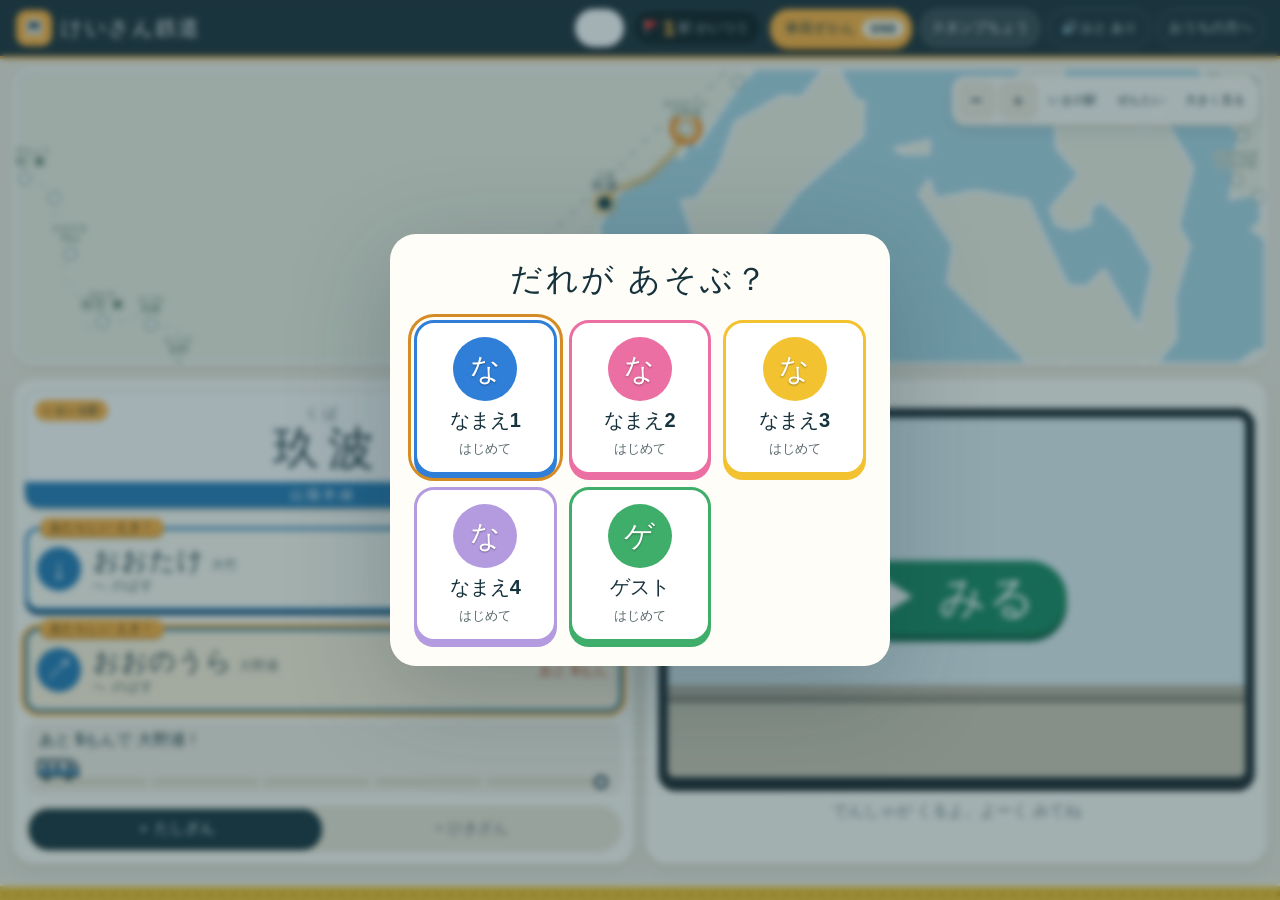
==== commit 9e19dadc: "Update app to 20261114_5: 大和路線 天王寺〜王寺 (11 new stations and stamps), らくラクやまと skipping stops (天王寺・久宝寺・" ====
--- a/index.html
+++ b/index.html
@@ -1,4 +1,4 @@
-<!doctype html><html lang="ja" class="game-root"><head><meta charset="utf-8"><meta name="viewport" content="width=device-width,initial-scale=1"><meta name="theme-color" content="#183e4a"><meta name="apple-mobile-web-app-capable" content="yes"><meta name="apple-mobile-web-app-status-bar-style" content="default"><link rel="apple-touch-icon" sizes="180x180" href="assets/apple-touch-icon.png?v=20261110_1"><link rel="icon" href="assets/favicon.ico?v=20261110_1" sizes="48x48"><link rel="manifest" href="app.webmanifest?v=20261110_1"><meta name="robots" content="noindex,nofollow"><meta name="app-version" content="20261110_1"><title>けいさん鉄道｜玖波から広がる鉄道の旅</title><link rel="stylesheet" href="style.css?v=20261110_1"></head><body class="game"><div class="status-sampler" aria-hidden="true"></div>
+<!doctype html><html lang="ja" class="game-root"><head><meta charset="utf-8"><meta name="viewport" content="width=device-width,initial-scale=1"><meta name="theme-color" content="#183e4a"><meta name="apple-mobile-web-app-capable" content="yes"><meta name="apple-mobile-web-app-status-bar-style" content="default"><link rel="apple-touch-icon" sizes="180x180" href="assets/apple-touch-icon.png?v=20261114_5"><link rel="icon" href="assets/favicon.ico?v=20261114_5" sizes="48x48"><link rel="manifest" href="app.webmanifest?v=20261114_5"><meta name="robots" content="noindex,nofollow"><meta name="app-version" content="20261114_5"><title>けいさん鉄道｜玖波から広がる鉄道の旅</title><link rel="stylesheet" href="style.css?v=20261114_5"></head><body class="game"><div class="status-sampler" aria-hidden="true"></div>
 <header><a class="brand" href="./" aria-label="けいさん鉄道"><span class="brand-mark" aria-hidden="true"><svg viewBox="0 0 32 32"><rect x="6" y="5" width="20" height="19" rx="6" fill="#fff"/><rect x="9" y="9" width="14" height="7" rx="2" fill="#16323c"/><circle cx="11.5" cy="20" r="1.8" fill="#16323c"/><circle cx="20.5" cy="20" r="1.8" fill="#16323c"/><path d="M10 24l-3 4M22 24l3 4" stroke="#fff" stroke-width="2.4" stroke-linecap="round"/></svg></span><span class="brand-name">けいさん鉄道</span> <small>玖波から、ほんものの鉄道の旅へ。</small></a><nav aria-label="メニュー"><button id="who-open" class="who-badge" aria-label="あそぶ人を かえる"><i aria-hidden="true"></i><span id="who-name"></span></button><div class="network-counter" aria-label="開通した駅の数"><span aria-hidden="true">🚩</span><strong id="station-count">1</strong><span>駅 かいつう</span></div><button id="collection-open"><span class="wide-only">車両</span>ずかん <span id="collection-count"></span></button><button id="stamps-open">スタンプ<span class="wide-only">ちょう</span></button><button id="sound-toggle" aria-pressed="true" aria-label="おと あり">🔊<span class="wide-only"> おと あり</span></button><button id="parent" aria-label="おうちの方へ">おうち<span class="wide-only">の方へ</span></button></nav></header>
 <main><section class="world">
 <div class="map-toolbar" role="group" aria-label="路線図の操作"><button id="zoom-out" aria-label="地図を縮小">−</button><button id="zoom-in" aria-label="地図を拡大">＋</button><button id="map-current">いまの駅</button><button id="map-all">ぜんたい</button><button id="map-full">大きく見る</button></div>
@@ -19,4 +19,4 @@
 <dialog id="collection" class="wide-dialog"><div class="dialog-heading"><h2><ruby>車両<rt>しゃりょう</rt></ruby>ずかん <span id="collection-got" class="collection-got"></span></h2><button class="dialog-close dialog-up" aria-label="うえへ"><span aria-hidden="true">↑</span><span class="up-word" aria-hidden="true">うえへ</span></button><button id="collection-close" class="dialog-close"><span aria-hidden="true">✕</span>とじる</button></div><p class="collection-lead">おおきな えきまで、ひとえきずつ。ほんものの でんしゃに あいにいこう！</p><div id="collection-filter" class="collection-filter" role="group" aria-label="しぼりこみ"></div><div id="collection-grid"></div><div class="dialog-foot"><button class="dialog-top">↑ うえへ</button><button class="primary dialog-done">とじる</button></div></dialog>
 <dialog id="stampbook" class="wide-dialog"><div class="dialog-heading"><h2>えきスタンプちょう <span id="stamps-got" class="collection-got"></span></h2><button class="dialog-close dialog-up" aria-label="うえへ"><span aria-hidden="true">↑</span><span class="up-word" aria-hidden="true">うえへ</span></button><button id="stamps-close" class="dialog-close"><span aria-hidden="true">✕</span>とじる</button></div><p class="collection-lead">かいつうした えきで、スタンプを あつめよう！</p><div id="stamps-book"></div><div class="dialog-foot"><button class="dialog-top">↑ うえへ</button><button class="primary dialog-done">とじる</button></div></dialog>
 <dialog id="parents"><div class="dialog-heading"><h2>おうちの方へ</h2><button id="parent-close-top" class="dialog-close"><span aria-hidden="true">✕</span>とじる</button></div><section class="people-section" aria-labelledby="who-now-heading"><h3 id="who-now-heading">いま あそんでいる人：<span id="who-now" class="who-now"></span></h3><div id="stats"></div></section><p class="parent-group">この人の設定</p><details class="parent-part kind-part" open><summary>出す計算の種類</summary><p>学年に合わせて、1つずつ増やせます。新しく増やすと、次に遊ぶときにお祝いが出ます。同じ計算で2つ以上えらぶと、まぜて出ます。</p><div id="kind-list" class="kind-list"></div><div class="kind-actions"><button id="kinds-all">すべて選ぶ</button><button id="kinds-first">10まで＋パッと見にする</button></div><button id="guest-clear" hidden>ゲストの記録を消す</button></details><details class="parent-part"><summary>きゅうけい</summary><p>続けて遊んだ時間がたつと、区間が終わったところで休憩の画面になり、休憩が終わるまで遊べません。5分以上さわらなかった時間は数えず、10分以上はなれると0分にもどります。</p><div class="rest-settings"><label><input type="checkbox" id="rest-on"> 休憩をはさむ</label><label>遊ぶ時間 <select id="rest-play"></select></label><label>休憩の長さ <select id="rest-len"></select></label></div><p id="rest-now"></p></details><details class="parent-part"><summary>なまえ</summary><p>この端末だけに保存されます（1〜10文字）。</p><div id="name-list" class="name-list"></div><button id="names-save">なまえを保存</button><p id="who-status" role="status"></p></details><p class="parent-group">記録と端末</p><details class="parent-part sync-section"><summary>iPadとiPhoneの記録を そろえる（同期）</summary><p>同じ合言葉を入れた端末どうしで、なまえ1〜4の記録（正解数・開通した駅・カード・スタンプ・休憩）が自動で そろいます。なまえ・ゲストは送りません。合言葉は この端末に覚えます（iPhoneは Safari と ホーム画面のアプリで 別々に入れてください）。通信できないときは この端末に保存し、つながったら そろえます。</p><label class="sync-key">合言葉 <input id="sync-key" type="password" autocomplete="off" autocapitalize="off" spellcheck="false" maxlength="64"></label><label class="sync-on"><input type="checkbox" id="sync-on"> 同期する</label><div class="sync-actions"><button id="sync-save">保存して そろえる</button><button id="sync-now">いま そろえる</button></div><p id="sync-status" role="status"></p></details><details class="parent-part"><summary>バックアップ（保存・復元）</summary><p>保存はこのURL・このブラウザ内で、人ごとに分かれています。ブラウザのデータを消すと記録も消えます（同期をオンにした なまえ1〜4は、ほかの端末と サーバーにも残ります）。芸備線は広島〜下深川を収録しています。</p><button id="export">この人のバックアップを保存</button><label class="file-label">この人のバックアップを復元（この時点に戻す）<input type="file" id="import" accept="application/json,.json"></label><p id="import-status" role="status"></p></details><details class="parent-part update-section"><summary>アプリの更新・おとの テスト</summary><p>記録とカードを残したまま、最新のアプリを読み直します。通信できる場所で行ってください。</p><button id="update-app">🔄 アプリを最新に更新</button><p class="update-version">現在のバージョン：<span id="app-version"></span></p><p id="update-status" role="status"></p><h4>おとの テスト</h4><p>音が出ないときに押してください。正解の音が鳴り、音のじょうたいが表示されます。</p><button id="sound-test">🔔 おとを ためす</button><p id="sound-test-status" role="status"></p></details><p class="parent-group">確かめる・しくみ</p><details class="parent-part"><summary>遊び方のしくみ</summary><p>5問正解で、えらんだ隣の駅まで運転します。まだの駅なら1区間開通し、開通済みの駅なら走るだけです（スタンプ・カードはなし）。開通済みの駅へは、地図の「ワープ」で計算なしで移れます。行き先を選び直しても正解数は減りません。両側から到達した線路をつなぐ場合も5問で1区間です。</p></details><details class="parent-part try-section"><summary>おためし運転（記録しない）</summary><p>開通していない区間も、計算せずに運転画面で確かめられます。読み上げ・景色・車両の絵の確認用です。開通・スタンプ・カードは増えず、車両はすべて選べます。</p><div class="try-pick"><label>路線 <select id="try-line"></select></label><label>区間 <select id="try-edge"></select></label></div><button id="try-run">🚃 はしってみる</button> <button id="try-stamp">📮 スタンプの こえ</button></details><a class="parent-sources" href="sources.html" target="_blank" rel="noopener">収録路線・カード獲得駅と出典</a><p class="parent-group danger">やりなおし（気をつけて）</p><details class="parent-part reset-section"><summary>最初からやりなおす</summary><p>いま あそんでいる人の 正解数・開通した駅・車両カードを消して、玖波駅からはじめます（計算の種類はそのまま）。リセット直前の記録は1回分だけこのブラウザに残り、あとから戻せます。心配なときは先に「バックアップを保存」してください。</p><label class="reset-check">確認のため、答えを入力してください：<span id="reset-question"></span><input id="reset-answer" inputmode="numeric" autocomplete="off" aria-label="確認の計算の答え"></label><button id="reset-app">最初からやりなおす</button><button id="reset-undo" hidden>リセット・復元の前の記録に戻す</button><p id="reset-status" role="status"></p></details><button id="parent-close" class="primary">とじる</button></dialog>
-<script src="routes.js?v=20261110_1"></script><script src="land.js?v=20261110_1"></script><script src="cards.js?v=20261110_1"></script><script src="core.js?v=20261110_1"></script><script src="drive.js?v=20261110_1"></script><script src="app.js?v=20261110_1"></script></body></html>
+<script src="routes.js?v=20261114_5"></script><script src="land.js?v=20261114_5"></script><script src="cards.js?v=20261114_5"></script><script src="core.js?v=20261114_5"></script><script src="drive.js?v=20261114_5"></script><script src="app.js?v=20261114_5"></script></body></html>
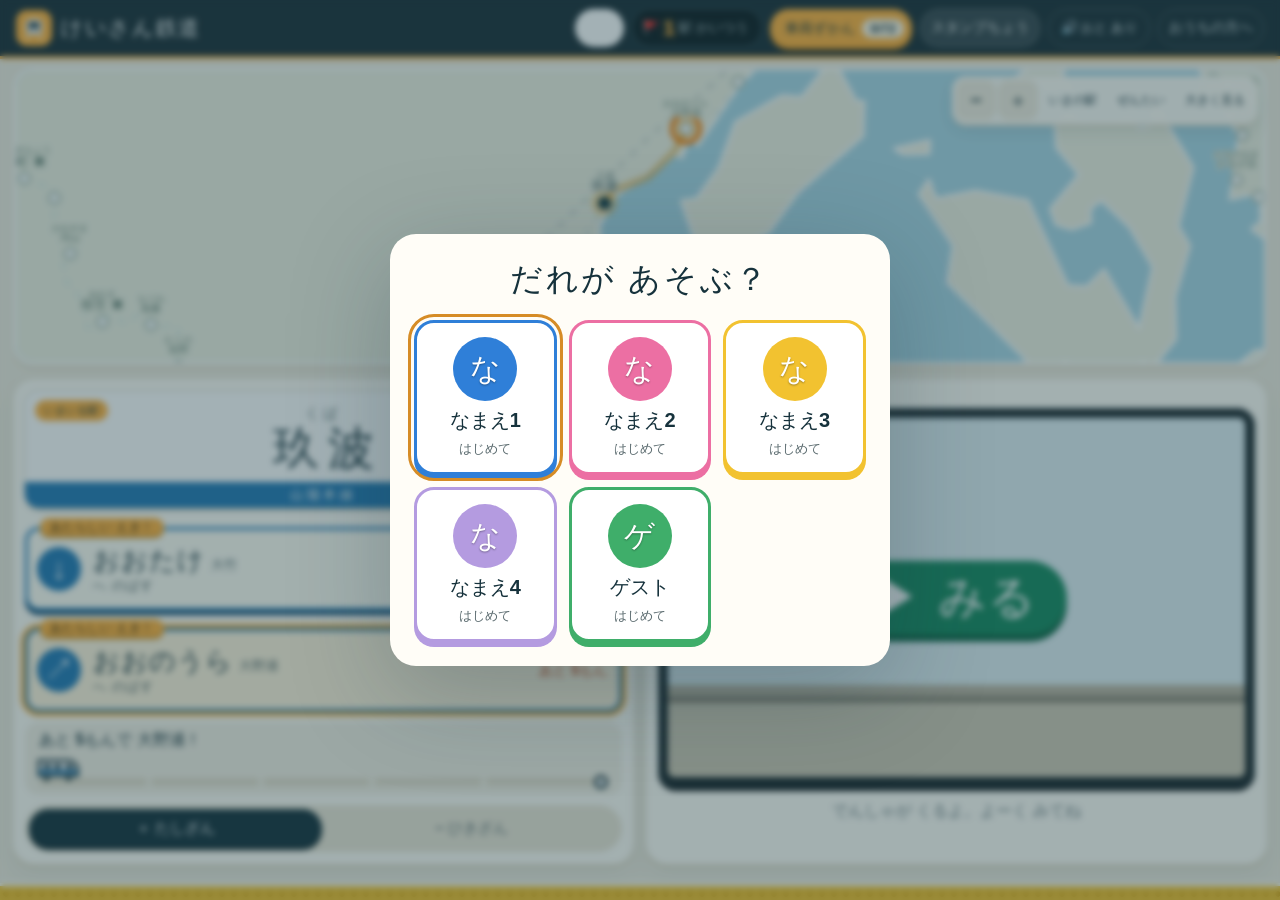
==== commit 17f4e2ef: "Update app to 20261120_1: 在来線 山陽本線 新山口〜下関〜関門トンネル〜門司 and 鹿児島本線 小倉〜門司〜門司港 (13 new stations and stamps," ====
--- a/index.html
+++ b/index.html
@@ -1,4 +1,4 @@
-<!doctype html><html lang="ja" class="game-root"><head><meta charset="utf-8"><meta name="viewport" content="width=device-width,initial-scale=1"><meta name="theme-color" content="#183e4a"><meta name="apple-mobile-web-app-capable" content="yes"><meta name="apple-mobile-web-app-status-bar-style" content="default"><link rel="apple-touch-icon" sizes="180x180" href="assets/apple-touch-icon.png?v=20261114_5"><link rel="icon" href="assets/favicon.ico?v=20261114_5" sizes="48x48"><link rel="manifest" href="app.webmanifest?v=20261114_5"><meta name="robots" content="noindex,nofollow"><meta name="app-version" content="20261114_5"><title>けいさん鉄道｜玖波から広がる鉄道の旅</title><link rel="stylesheet" href="style.css?v=20261114_5"></head><body class="game"><div class="status-sampler" aria-hidden="true"></div>
+<!doctype html><html lang="ja" class="game-root"><head><meta charset="utf-8"><meta name="viewport" content="width=device-width,initial-scale=1"><meta name="theme-color" content="#183e4a"><meta name="apple-mobile-web-app-capable" content="yes"><meta name="apple-mobile-web-app-status-bar-style" content="default"><link rel="apple-touch-icon" sizes="180x180" href="assets/apple-touch-icon.png?v=20261120_1"><link rel="icon" href="assets/favicon.ico?v=20261120_1" sizes="48x48"><link rel="manifest" href="app.webmanifest?v=20261120_1"><meta name="robots" content="noindex,nofollow"><meta name="app-version" content="20261120_1"><title>けいさん鉄道｜玖波から広がる鉄道の旅</title><link rel="stylesheet" href="style.css?v=20261120_1"></head><body class="game"><div class="status-sampler" aria-hidden="true"></div>
 <header><a class="brand" href="./" aria-label="けいさん鉄道"><span class="brand-mark" aria-hidden="true"><svg viewBox="0 0 32 32"><rect x="6" y="5" width="20" height="19" rx="6" fill="#fff"/><rect x="9" y="9" width="14" height="7" rx="2" fill="#16323c"/><circle cx="11.5" cy="20" r="1.8" fill="#16323c"/><circle cx="20.5" cy="20" r="1.8" fill="#16323c"/><path d="M10 24l-3 4M22 24l3 4" stroke="#fff" stroke-width="2.4" stroke-linecap="round"/></svg></span><span class="brand-name">けいさん鉄道</span> <small>玖波から、ほんものの鉄道の旅へ。</small></a><nav aria-label="メニュー"><button id="who-open" class="who-badge" aria-label="あそぶ人を かえる"><i aria-hidden="true"></i><span id="who-name"></span></button><div class="network-counter" aria-label="開通した駅の数"><span aria-hidden="true">🚩</span><strong id="station-count">1</strong><span>駅 かいつう</span></div><button id="collection-open"><span class="wide-only">車両</span>ずかん <span id="collection-count"></span></button><button id="stamps-open">スタンプ<span class="wide-only">ちょう</span></button><button id="sound-toggle" aria-pressed="true" aria-label="おと あり">🔊<span class="wide-only"> おと あり</span></button><button id="parent" aria-label="おうちの方へ">おうち<span class="wide-only">の方へ</span></button></nav></header>
 <main><section class="world">
 <div class="map-toolbar" role="group" aria-label="路線図の操作"><button id="zoom-out" aria-label="地図を縮小">−</button><button id="zoom-in" aria-label="地図を拡大">＋</button><button id="map-current">いまの駅</button><button id="map-all">ぜんたい</button><button id="map-full">大きく見る</button></div>
@@ -18,5 +18,5 @@
 <div id="drive-choose" hidden><p class="drive-ask">どの でんしゃに する？</p><div id="drive-grid" class="drive-grid"></div></div></dialog>
 <dialog id="collection" class="wide-dialog"><div class="dialog-heading"><h2><ruby>車両<rt>しゃりょう</rt></ruby>ずかん <span id="collection-got" class="collection-got"></span></h2><button class="dialog-close dialog-up" aria-label="うえへ"><span aria-hidden="true">↑</span><span class="up-word" aria-hidden="true">うえへ</span></button><button id="collection-close" class="dialog-close"><span aria-hidden="true">✕</span>とじる</button></div><p class="collection-lead">おおきな えきまで、ひとえきずつ。ほんものの でんしゃに あいにいこう！</p><div id="collection-filter" class="collection-filter" role="group" aria-label="しぼりこみ"></div><div id="collection-grid"></div><div class="dialog-foot"><button class="dialog-top">↑ うえへ</button><button class="primary dialog-done">とじる</button></div></dialog>
 <dialog id="stampbook" class="wide-dialog"><div class="dialog-heading"><h2>えきスタンプちょう <span id="stamps-got" class="collection-got"></span></h2><button class="dialog-close dialog-up" aria-label="うえへ"><span aria-hidden="true">↑</span><span class="up-word" aria-hidden="true">うえへ</span></button><button id="stamps-close" class="dialog-close"><span aria-hidden="true">✕</span>とじる</button></div><p class="collection-lead">かいつうした えきで、スタンプを あつめよう！</p><div id="stamps-book"></div><div class="dialog-foot"><button class="dialog-top">↑ うえへ</button><button class="primary dialog-done">とじる</button></div></dialog>
-<dialog id="parents"><div class="dialog-heading"><h2>おうちの方へ</h2><button id="parent-close-top" class="dialog-close"><span aria-hidden="true">✕</span>とじる</button></div><section class="people-section" aria-labelledby="who-now-heading"><h3 id="who-now-heading">いま あそんでいる人：<span id="who-now" class="who-now"></span></h3><div id="stats"></div></section><p class="parent-group">この人の設定</p><details class="parent-part kind-part" open><summary>出す計算の種類</summary><p>学年に合わせて、1つずつ増やせます。新しく増やすと、次に遊ぶときにお祝いが出ます。同じ計算で2つ以上えらぶと、まぜて出ます。</p><div id="kind-list" class="kind-list"></div><div class="kind-actions"><button id="kinds-all">すべて選ぶ</button><button id="kinds-first">10まで＋パッと見にする</button></div><button id="guest-clear" hidden>ゲストの記録を消す</button></details><details class="parent-part"><summary>きゅうけい</summary><p>続けて遊んだ時間がたつと、区間が終わったところで休憩の画面になり、休憩が終わるまで遊べません。5分以上さわらなかった時間は数えず、10分以上はなれると0分にもどります。</p><div class="rest-settings"><label><input type="checkbox" id="rest-on"> 休憩をはさむ</label><label>遊ぶ時間 <select id="rest-play"></select></label><label>休憩の長さ <select id="rest-len"></select></label></div><p id="rest-now"></p></details><details class="parent-part"><summary>なまえ</summary><p>この端末だけに保存されます（1〜10文字）。</p><div id="name-list" class="name-list"></div><button id="names-save">なまえを保存</button><p id="who-status" role="status"></p></details><p class="parent-group">記録と端末</p><details class="parent-part sync-section"><summary>iPadとiPhoneの記録を そろえる（同期）</summary><p>同じ合言葉を入れた端末どうしで、なまえ1〜4の記録（正解数・開通した駅・カード・スタンプ・休憩）が自動で そろいます。なまえ・ゲストは送りません。合言葉は この端末に覚えます（iPhoneは Safari と ホーム画面のアプリで 別々に入れてください）。通信できないときは この端末に保存し、つながったら そろえます。</p><label class="sync-key">合言葉 <input id="sync-key" type="password" autocomplete="off" autocapitalize="off" spellcheck="false" maxlength="64"></label><label class="sync-on"><input type="checkbox" id="sync-on"> 同期する</label><div class="sync-actions"><button id="sync-save">保存して そろえる</button><button id="sync-now">いま そろえる</button></div><p id="sync-status" role="status"></p></details><details class="parent-part"><summary>バックアップ（保存・復元）</summary><p>保存はこのURL・このブラウザ内で、人ごとに分かれています。ブラウザのデータを消すと記録も消えます（同期をオンにした なまえ1〜4は、ほかの端末と サーバーにも残ります）。芸備線は広島〜下深川を収録しています。</p><button id="export">この人のバックアップを保存</button><label class="file-label">この人のバックアップを復元（この時点に戻す）<input type="file" id="import" accept="application/json,.json"></label><p id="import-status" role="status"></p></details><details class="parent-part update-section"><summary>アプリの更新・おとの テスト</summary><p>記録とカードを残したまま、最新のアプリを読み直します。通信できる場所で行ってください。</p><button id="update-app">🔄 アプリを最新に更新</button><p class="update-version">現在のバージョン：<span id="app-version"></span></p><p id="update-status" role="status"></p><h4>おとの テスト</h4><p>音が出ないときに押してください。正解の音が鳴り、音のじょうたいが表示されます。</p><button id="sound-test">🔔 おとを ためす</button><p id="sound-test-status" role="status"></p></details><p class="parent-group">確かめる・しくみ</p><details class="parent-part"><summary>遊び方のしくみ</summary><p>5問正解で、えらんだ隣の駅まで運転します。まだの駅なら1区間開通し、開通済みの駅なら走るだけです（スタンプ・カードはなし）。開通済みの駅へは、地図の「ワープ」で計算なしで移れます。行き先を選び直しても正解数は減りません。両側から到達した線路をつなぐ場合も5問で1区間です。</p></details><details class="parent-part try-section"><summary>おためし運転（記録しない）</summary><p>開通していない区間も、計算せずに運転画面で確かめられます。読み上げ・景色・車両の絵の確認用です。開通・スタンプ・カードは増えず、車両はすべて選べます。</p><div class="try-pick"><label>路線 <select id="try-line"></select></label><label>区間 <select id="try-edge"></select></label></div><button id="try-run">🚃 はしってみる</button> <button id="try-stamp">📮 スタンプの こえ</button></details><a class="parent-sources" href="sources.html" target="_blank" rel="noopener">収録路線・カード獲得駅と出典</a><p class="parent-group danger">やりなおし（気をつけて）</p><details class="parent-part reset-section"><summary>最初からやりなおす</summary><p>いま あそんでいる人の 正解数・開通した駅・車両カードを消して、玖波駅からはじめます（計算の種類はそのまま）。リセット直前の記録は1回分だけこのブラウザに残り、あとから戻せます。心配なときは先に「バックアップを保存」してください。</p><label class="reset-check">確認のため、答えを入力してください：<span id="reset-question"></span><input id="reset-answer" inputmode="numeric" autocomplete="off" aria-label="確認の計算の答え"></label><button id="reset-app">最初からやりなおす</button><button id="reset-undo" hidden>リセット・復元の前の記録に戻す</button><p id="reset-status" role="status"></p></details><button id="parent-close" class="primary">とじる</button></dialog>
-<script src="routes.js?v=20261114_5"></script><script src="land.js?v=20261114_5"></script><script src="cards.js?v=20261114_5"></script><script src="core.js?v=20261114_5"></script><script src="drive.js?v=20261114_5"></script><script src="app.js?v=20261114_5"></script></body></html>
+<dialog id="parents"><div class="dialog-heading"><h2>おうちの方へ</h2><button id="parent-close-top" class="dialog-close"><span aria-hidden="true">✕</span>とじる</button></div><section class="people-section" aria-labelledby="who-now-heading"><h3 id="who-now-heading">いま あそんでいる人：<span id="who-now" class="who-now"></span></h3><div id="stats"></div></section><p class="parent-group">この人の設定</p><details class="parent-part kind-part" open><summary>出す計算の種類</summary><p>学年に合わせて、1つずつ増やせます。新しく増やすと、次に遊ぶときにお祝いが出ます。同じ計算で2つ以上えらぶと、まぜて出ます。</p><div id="kind-list" class="kind-list"></div><div id="plan" class="plan"></div><div class="kind-actions"><button id="kinds-all">すべて選ぶ</button><button id="kinds-first">10まで＋パッと見にする</button></div><button id="guest-clear" hidden>ゲストの記録を消す</button></details><details class="parent-part"><summary>きゅうけい</summary><p>続けて遊んだ時間がたつと、区間が終わったところで休憩の画面になり、休憩が終わるまで遊べません。5分以上さわらなかった時間は数えず、10分以上はなれると0分にもどります。</p><div class="rest-settings"><label><input type="checkbox" id="rest-on"> 休憩をはさむ</label><label>遊ぶ時間 <select id="rest-play"></select></label><label>休憩の長さ <select id="rest-len"></select></label></div><p id="rest-now"></p></details><details class="parent-part"><summary>なまえ</summary><p>この端末だけに保存されます（1〜10文字）。</p><div id="name-list" class="name-list"></div><button id="names-save">なまえを保存</button><p id="who-status" role="status"></p></details><p class="parent-group">記録と端末</p><details class="parent-part sync-section"><summary>iPadとiPhoneの記録を そろえる（同期）</summary><p>同じ合言葉を入れた端末どうしで、なまえ1〜4の記録（正解数・開通した駅・カード・スタンプ・休憩）が自動で そろいます。なまえ・ゲストは送りません。合言葉は この端末に覚えます（iPhoneは Safari と ホーム画面のアプリで 別々に入れてください）。通信できないときは この端末に保存し、つながったら そろえます。</p><label class="sync-key">合言葉 <input id="sync-key" type="password" autocomplete="off" autocapitalize="off" spellcheck="false" maxlength="64"></label><label class="sync-on"><input type="checkbox" id="sync-on"> 同期する</label><div class="sync-actions"><button id="sync-save">保存して そろえる</button><button id="sync-now">いま そろえる</button></div><p id="sync-status" role="status"></p></details><details class="parent-part"><summary>バックアップ（保存・復元）</summary><p>保存はこのURL・このブラウザ内で、人ごとに分かれています。ブラウザのデータを消すと記録も消えます（同期をオンにした なまえ1〜4は、ほかの端末と サーバーにも残ります）。芸備線は広島〜下深川を収録しています。</p><button id="export">この人のバックアップを保存</button><label class="file-label">この人のバックアップを復元（この時点に戻す）<input type="file" id="import" accept="application/json,.json"></label><p id="import-status" role="status"></p></details><details class="parent-part update-section"><summary>アプリの更新・おとの テスト</summary><p>記録とカードを残したまま、最新のアプリを読み直します。通信できる場所で行ってください。</p><button id="update-app">🔄 アプリを最新に更新</button><p class="update-version">現在のバージョン：<span id="app-version"></span></p><p id="update-status" role="status"></p><h4>おとの テスト</h4><p>音が出ないときに押してください。正解の音が鳴り、音のじょうたいが表示されます。</p><button id="sound-test">🔔 おとを ためす</button><p id="sound-test-status" role="status"></p></details><p class="parent-group">確かめる・しくみ</p><details class="parent-part"><summary>遊び方のしくみ</summary><p>5問正解で、えらんだ隣の駅まで運転します。まだの駅なら1区間開通し、開通済みの駅なら走るだけです（スタンプ・カードはなし）。開通済みの駅へは、地図の「ワープ」で計算なしで移れます。行き先を選び直しても正解数は減りません。両側から到達した線路をつなぐ場合も5問で1区間です。</p></details><details class="parent-part try-section"><summary>おためし運転（記録しない）</summary><p>開通していない区間も、計算せずに運転画面で確かめられます。読み上げ・景色・車両の絵の確認用です。開通・スタンプ・カードは増えず、車両はすべて選べます。</p><div class="try-pick"><label>路線 <select id="try-line"></select></label><label>区間 <select id="try-edge"></select></label></div><button id="try-run">🚃 はしってみる</button> <button id="try-stamp">📮 スタンプの こえ</button></details><a class="parent-sources" href="sources.html" target="_blank" rel="noopener">収録路線・カード獲得駅と出典</a><p class="parent-group danger">やりなおし（気をつけて）</p><details class="parent-part reset-section"><summary>最初からやりなおす</summary><p>いま あそんでいる人の 正解数・開通した駅・車両カードを消して、玖波駅からはじめます（計算の種類はそのまま）。リセット直前の記録は1回分だけこのブラウザに残り、あとから戻せます。心配なときは先に「バックアップを保存」してください。</p><label class="reset-check">確認のため、答えを入力してください：<span id="reset-question"></span><input id="reset-answer" inputmode="numeric" autocomplete="off" aria-label="確認の計算の答え"></label><button id="reset-app">最初からやりなおす</button><button id="reset-undo" hidden>リセット・復元の前の記録に戻す</button><p id="reset-status" role="status"></p></details><button id="parent-close" class="primary">とじる</button></dialog>
+<script src="routes.js?v=20261120_1"></script><script src="land.js?v=20261120_1"></script><script src="cards.js?v=20261120_1"></script><script src="sticks.js?v=20261120_1"></script><script src="core.js?v=20261120_1"></script><script src="drive.js?v=20261120_1"></script><script src="app.js?v=20261120_1"></script></body></html>
--- a/style.css
+++ b/style.css
@@ -695,6 +695,12 @@
  .game.quiz .keypad button{height:auto;min-height:56px;font-size:clamp(30px,9vw,40px);border-radius:18px}
  .game.quiz .keypad .action{font-size:19px}
  .game.quiz #next{grid-row:4;width:100%;max-width:none;min-height:76px;font-size:23px}
+ /* ぼうかぞえ on a phone (2026-11-18, iPhone SE): the picture takes what the keypad and the answer can give, so the sticks are bigger to tap. */
+ .game.quiz .exercise.sticks .equation{padding:6px 6px 8px;gap:6px}
+ .game.quiz .exercise.sticks output{font-size:32px;padding:2px 6px}
+ .game.quiz .exercise.sticks #feedback{margin:6px 0}
+ .game.quiz .exercise.sticks .keypad{gap:7px}
+ .game.quiz .exercise.sticks .keypad button{min-height:44px}
 }
 /* Phones held sideways: ask for portrait instead of squeezing the keypad. Dialogs (drive, reward) still show above this. */
 @media(orientation:landscape) and (max-height:500px) and (pointer:coarse){
@@ -839,6 +845,8 @@
 .rest-dialog{max-height:calc(100dvh - 20px);overflow:auto}
 @media(max-width:600px),(max-height:700px){.rest-dialog{padding:14px 16px}.rest-dialog h2{margin:4px 0;font-size:22px}.rest-dialog #rest-text{margin-bottom:6px;font-size:14px;line-height:1.5}.rest-done{margin-bottom:8px;font-size:14px}.rest-done b{font-size:18px}.rest-left{margin:4px 0 8px;font-size:18px}.rest-depot svg{width:min(130px,40vw);margin-top:4px}.rest-adult{margin-top:6px}}
 @media(max-width:600px) and (orientation:portrait){.game .play>.rest-note{margin:0 0 6px}.game.quiz .play>.rest-note{flex:none}}
+/* Phones (portrait), many ways out and the rest note (2026-11-19, 広島 on an iPhone SE): the station and the ways out scroll inside the panel, so the start button always stays on screen. */
+@media(max-width:600px) and (orientation:portrait){.game:not(.quiz) .play{flex:0 1 auto;display:flex;flex-direction:column;min-height:0}.game:not(.quiz) .play>.rest-note{flex:none}.game:not(.quiz) .travel-panel{flex:0 1 auto;height:auto}.game:not(.quiz) .travel-summary{flex:0 1 auto;min-height:0;overflow-y:auto;overscroll-behavior:contain}.game:not(.quiz) .travel-panel .mode-tabs,.game:not(.quiz) .quiz-start{flex:none}}
 /* パッと見 (ROADMAP 11): in the LED board, a car with two 5-seat benches passes the platform. Sizes follow the stage width (cqw), so it scales with the board. */
 .look-stage{position:relative;flex:none;width:clamp(150px,4.4em,280px);aspect-ratio:2.2;container-type:inline-size;overflow:hidden;padding:0;border-radius:.16em;background:linear-gradient(#dfeef3 0 74%,#b9b2a0 74% 77%,#8d8778 77% 79%,#cfc8b4 79%);box-shadow:inset 0 0 0 2px #2c3c42;color:#fff;text-shadow:none;font-family:inherit}
 .look-train{position:absolute;left:10cqw;top:4cqw;width:80cqw;display:grid;gap:3cqw;padding:3cqw 2.5cqw;border:1.2cqw solid #c8323c;border-radius:4cqw;background:#f4f1e8;box-shadow:0 1cqw 0 #0002;visibility:hidden}
@@ -923,3 +931,30 @@
 .game .cherry-ball.on{border-color:#ffb23e;animation:blink 1.6s steps(2,start) infinite}
 .exercise.cherry #feedback{color:#b35f00;font-weight:800;word-break:keep-all}
 @media(prefers-reduced-motion:reduce){.game .cherry-ball.on{animation:none}}
+/* ぼうかぞえ (ROADMAP 18): the scene above the answer; the sticks can be tapped. */
+.game .exercise.sticks .equation{flex-direction:column;width:100%;padding:4px 8px;gap:4px}
+.game .exercise.sticks #question{display:flex;flex-direction:column;align-items:center;width:100%;gap:4px}
+.sticks-q{max-width:100%;font-size:clamp(16px,2.3vw,22px);font-weight:800;line-height:1.3;text-align:center;white-space:normal;word-break:keep-all;overflow-wrap:anywhere}
+.sticks-svg{display:block;width:100%;max-width:680px;max-height:max(150px,calc(100dvh - 500px));border-radius:14px;touch-action:manipulation;user-select:none;-webkit-user-select:none}
+.sticks-svg .stick{stroke-linecap:round;transition:stroke .15s}
+.sticks-svg{cursor:pointer}.exercise.sticks #feedback{word-break:keep-all}.sticks-svg .stick-hit{stroke:transparent;pointer-events:none}
+.sticks-svg .stick.marked{stroke:#7b3fe4}
+.sticks-svg .stick.blink{animation:stick-blink .5s ease-in-out 4}
+.sticks-svg .stick.shared{animation:stick-shared 3s ease-in-out}
+.sticks-svg .stick-badge circle{fill:#7b3fe4;stroke:#fff;stroke-width:4}
+.sticks-svg .stick-badge text{fill:#fff;font-size:24px;font-weight:900;text-anchor:middle;dominant-baseline:central}
+.sticks-svg .stick-spark{animation:stick-spark .25s steps(2) infinite}
+.sticks-svg .stick-glow{animation:stick-glow 1s ease-in-out infinite}
+@keyframes stick-blink{50%{stroke:#ff8a00}}
+@keyframes stick-shared{15%,85%{stroke:#ff8a00}}
+@keyframes stick-spark{50%{opacity:.2}}
+@keyframes stick-glow{50%{opacity:.3}}
+@media (prefers-reduced-motion:reduce){.sticks-svg .stick-spark,.sticks-svg .stick-glow{animation:none}}
+.game .exercise.sticks .keypad button{height:clamp(46px,6dvh,62px)}.game .exercise.sticks .keypad button:not(.action){font-size:26px}
+@media(max-width:600px) and (orientation:portrait){.game.quiz .exercise.sticks .sticks-svg{max-height:max(130px,calc(100dvh - 425px))}}
+.plan table{width:100%;border-collapse:collapse;font-size:13px;margin:6px 0}
+.plan th,.plan td{border:1px solid #dee4d9;padding:4px 6px;text-align:left;vertical-align:top}
+.plan thead th{background:#eef2e8}
+.plan h4{margin:12px 0 2px}
+.plan p{font-size:12px;margin:2px 0}
+.plan tbody th{white-space:nowrap}
